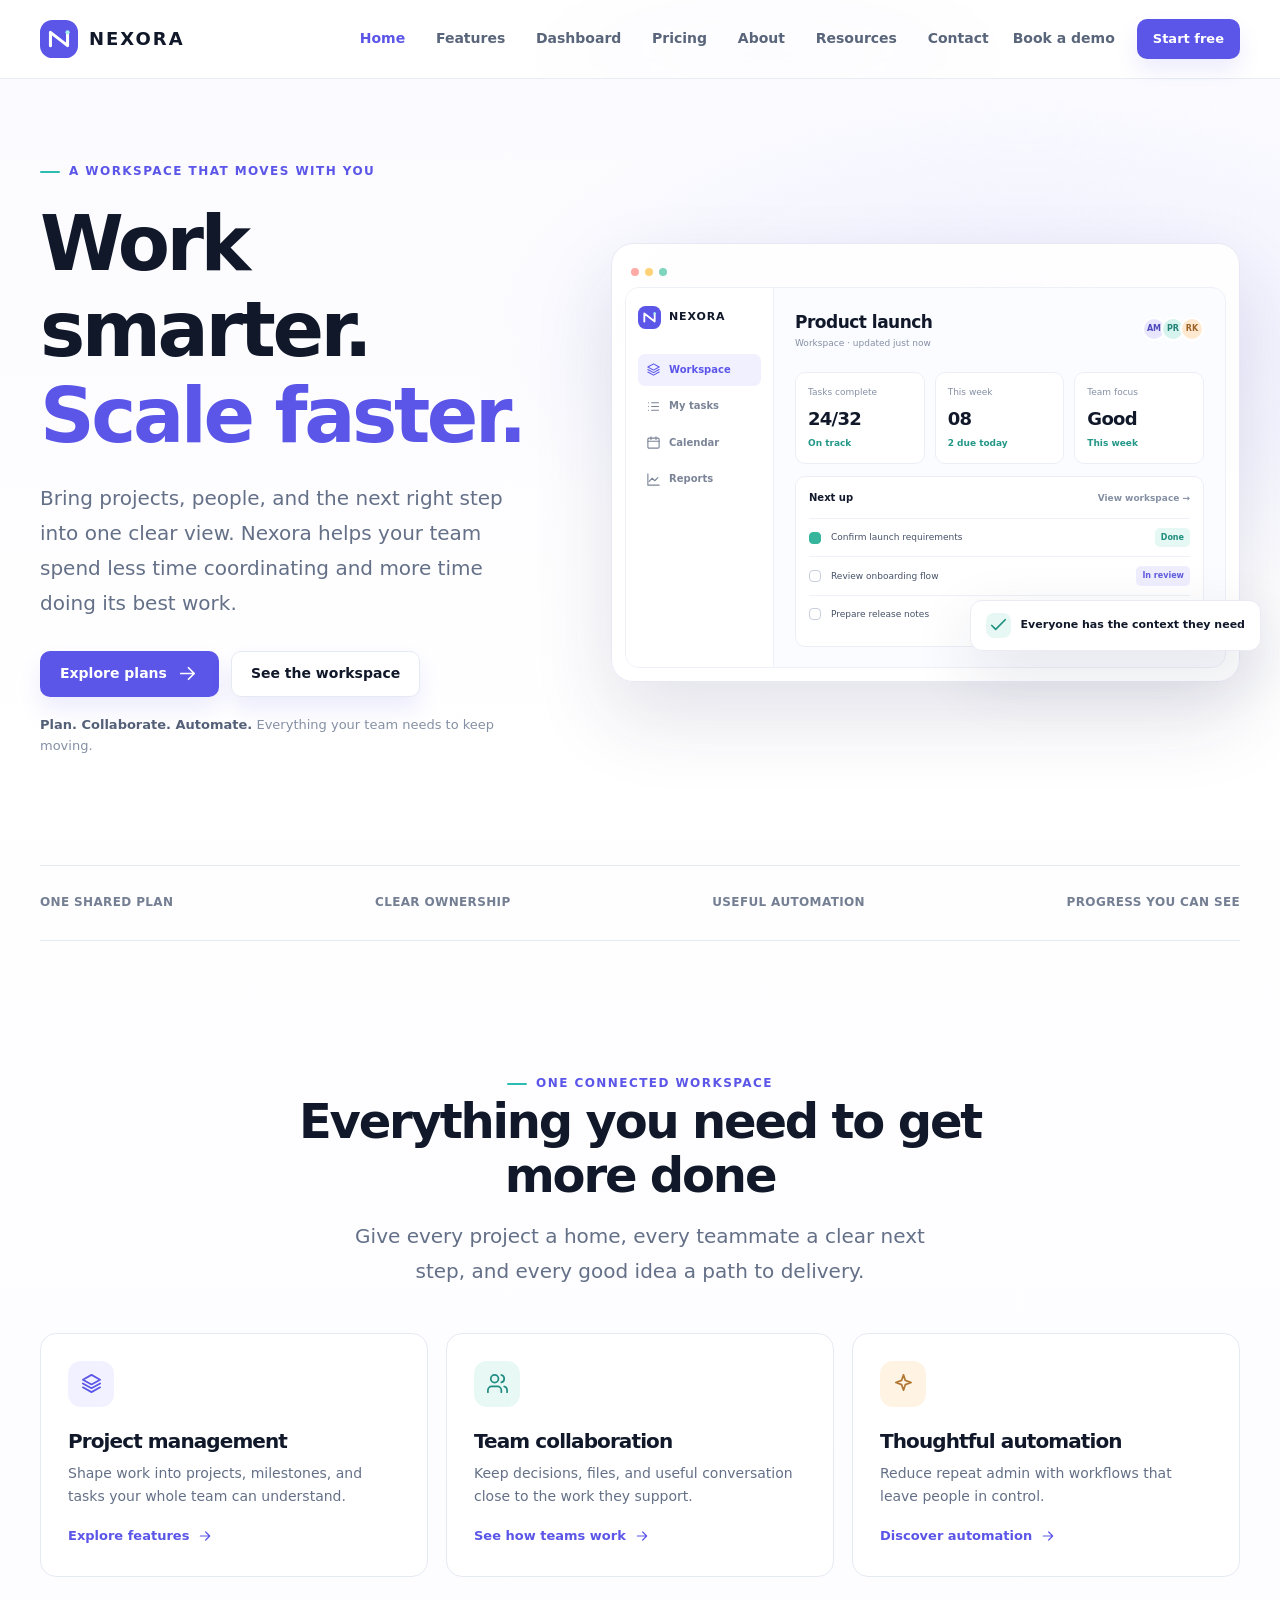
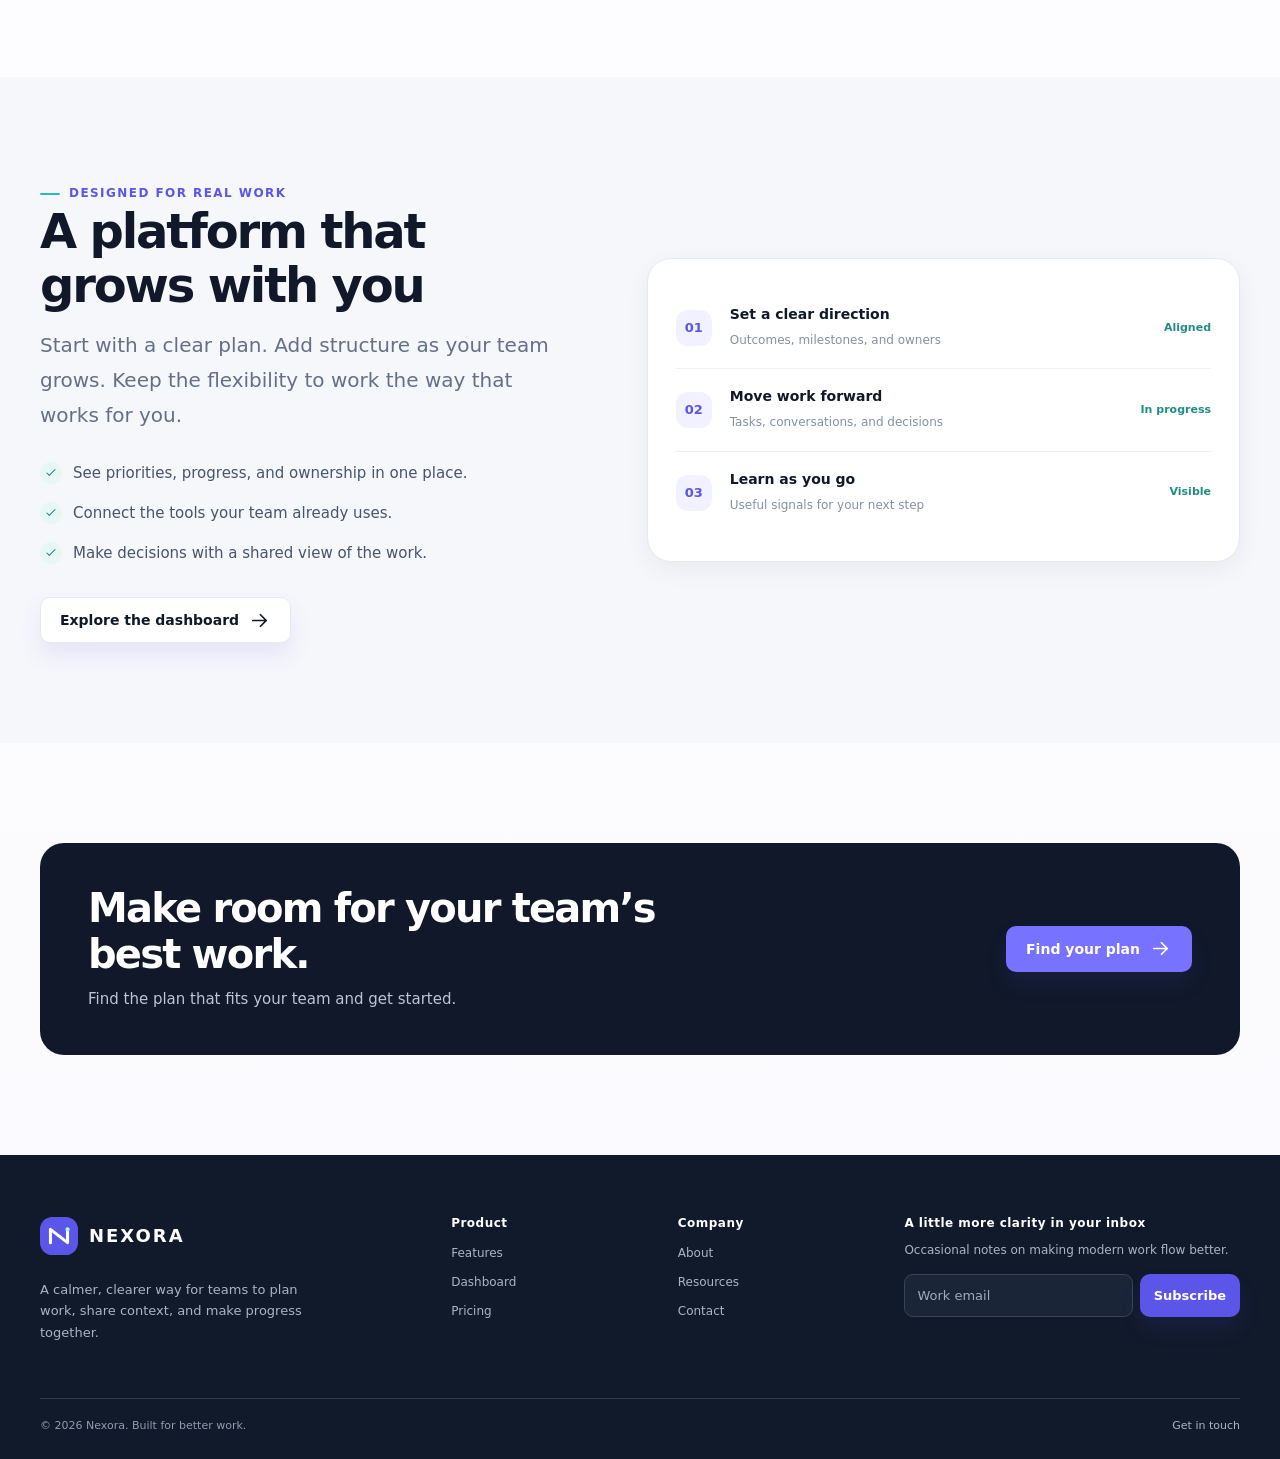
==== index.html @ 0b2b47d9 "Initial NEXORA website" ====
<!doctype html>
<html lang="en">
<head>
<meta charset="utf-8">
<meta name="viewport" content="width=device-width, initial-scale=1">
<meta name="description" content="Nexora brings projects, people, and progress into one clear workspace.">
<title>Work Smarter. Scale Faster | Nexora</title>
<link rel="icon" href="assets/icons/nexora-mark.svg" type="image/svg+xml">
<link rel="stylesheet" href="css/style.css">
<script src="js/main.js" defer></script>
</head>
<body>
<a class="skip-link" href="#main-content">Skip to content</a>
<header class="site-header"><div class="container nav-wrap">
<a class="brand" href="index.html" aria-label="Nexora home"><img src="assets/icons/nexora-mark.svg" alt=""><span>NEXORA</span></a>
<div class="nav-panel" id="nav-panel"><nav class="primary-nav" id="site-nav" aria-label="Main navigation"><a href="index.html" aria-current="page">Home</a><a href="features.html">Features</a><a href="dashboard.html">Dashboard</a><a href="pricing.html">Pricing</a><a href="about.html">About</a><a href="resources.html">Resources</a><a href="contact.html">Contact</a></nav>
<div class="nav-cta"><a class="text-link" href="contact.html#demo">Book a demo</a><a class="button button-small" href="pricing.html#plans">Start free</a></div></div>
<button class="menu-toggle" type="button" data-menu-toggle aria-controls="nav-panel" aria-expanded="false" aria-label="Open navigation"><svg viewBox="0 0 24 24" fill="none" stroke="currentColor" stroke-width="1.8" stroke-linecap="round" aria-hidden="true"><path d="M4 7h16M4 12h16M4 17h16"/></svg></button>
</div></header>
<main id="main-content">
<section class="hero"><div class="container hero-grid">
<div class="hero-copy"><span class="eyebrow">A workspace that moves with you</span><h1>Work smarter.<br><span>Scale faster.</span></h1><p class="lead">Bring projects, people, and the next right step into one clear view. Nexora helps your team spend less time coordinating and more time doing its best work.</p><div class="hero-actions"><a class="button" href="pricing.html#plans">Explore plans <svg class="icon" viewBox="0 0 24 24" aria-hidden="true"><path d="M5 12h14M13 6l6 6-6 6"/></svg></a><a class="button button-secondary" href="dashboard.html">See the workspace</a></div><p class="hero-note"><strong>Plan. Collaborate. Automate.</strong> Everything your team needs to keep moving.</p></div>
<div class="product-window" aria-label="Preview of the Nexora project dashboard"><div class="window-bar"><i class="window-dot"></i><i class="window-dot"></i><i class="window-dot"></i></div>
<div class="app-preview"><aside class="app-sidebar" aria-hidden="true"><div class="app-sidebar-brand"><img src="assets/icons/nexora-mark.svg" alt="">NEXORA</div><div class="app-menu-item active"><svg class="icon" viewBox="0 0 24 24" aria-hidden="true"><path d="m12 3 9 5-9 5-9-5 9-5Z"/><path d="m3 12 9 5 9-5M3 16l9 5 9-5"/></svg> Workspace</div><div class="app-menu-item"><svg class="icon" viewBox="0 0 24 24" aria-hidden="true"><path d="M9 6h11M9 12h11M9 18h11"/><path d="M4 6h.01M4 12h.01M4 18h.01"/></svg> My tasks</div><div class="app-menu-item"><svg class="icon" viewBox="0 0 24 24" aria-hidden="true"><rect x="3" y="5" width="18" height="16" rx="2"/><path d="M16 3v4M8 3v4M3 10h18"/></svg> Calendar</div><div class="app-menu-item"><svg class="icon" viewBox="0 0 24 24" aria-hidden="true"><path d="M3 3v18h18"/><path d="m19 9-5 5-4-4-5 5"/></svg> Reports</div></aside>
<div class="app-content"><div class="app-topline"><div><div class="app-title">Product launch</div><div class="app-caption">Workspace · updated just now</div></div><div class="avatar-stack" aria-label="Three teammates"><span class="avatar">AM</span><span class="avatar">PR</span><span class="avatar">RK</span></div></div>
<div class="metric-row"><div class="metric"><div class="metric-label">Tasks complete</div><div class="metric-value">24/32</div><div class="metric-change">On track</div></div><div class="metric"><div class="metric-label">This week</div><div class="metric-value">08</div><div class="metric-change">2 due today</div></div><div class="metric"><div class="metric-label">Team focus</div><div class="metric-value">Good</div><div class="metric-change">This week</div></div></div>
<div class="board-card"><div class="board-card-head"><span>Next up</span><a href="dashboard.html">View workspace →</a></div><div class="task-row"><span class="task-check done"></span><span>Confirm launch requirements</span><span class="task-tag teal">Done</span></div><div class="task-row"><span class="task-check"></span><span>Review onboarding flow</span><span class="task-tag">In review</span></div><div class="task-row"><span class="task-check"></span><span>Prepare release notes</span><span class="task-tag orange">Today</span></div></div></div></div>
<div class="float-note"><span class="success-dot"><svg class="icon" viewBox="0 0 24 24" aria-hidden="true"><path d="m5 12 4 4L19 6"/></svg></span><span>Everyone has the context they need</span></div></div>
</div></section>
<section class="container home-ribbon"><div class="logo-strip"><span>One shared plan</span><span>Clear ownership</span><span>Useful automation</span><span>Progress you can see</span></div></section>
<section class="section"><div class="container"><div class="section-heading center"><span class="eyebrow">One connected workspace</span><h2>Everything you need to get more done</h2><p class="lead">Give every project a home, every teammate a clear next step, and every good idea a path to delivery.</p></div>
<div class="feature-grid"><article class="feature-card"><div class="feature-icon"><svg class="icon" viewBox="0 0 24 24" aria-hidden="true"><path d="m12 3 9 5-9 5-9-5 9-5Z"/><path d="m3 12 9 5 9-5M3 16l9 5 9-5"/></svg></div><h3>Project management</h3><p>Shape work into projects, milestones, and tasks your whole team can understand.</p><a class="feature-link" href="features.html">Explore features <svg class="icon" viewBox="0 0 24 24" aria-hidden="true"><path d="M5 12h14M13 6l6 6-6 6"/></svg></a></article><article class="feature-card"><div class="feature-icon teal"><svg class="icon" viewBox="0 0 24 24" aria-hidden="true"><path d="M16 21v-2a4 4 0 0 0-4-4H6a4 4 0 0 0-4 4v2"/><circle cx="9" cy="7" r="4"/><path d="M22 21v-2a4 4 0 0 0-3-3.87M16 3.13a4 4 0 0 1 0 7.75"/></svg></div><h3>Team collaboration</h3><p>Keep decisions, files, and useful conversation close to the work they support.</p><a class="feature-link" href="features.html#collaboration">See how teams work <svg class="icon" viewBox="0 0 24 24" aria-hidden="true"><path d="M5 12h14M13 6l6 6-6 6"/></svg></a></article><article class="feature-card"><div class="feature-icon amber"><svg class="icon" viewBox="0 0 24 24" aria-hidden="true"><path d="m12 3 1.9 5.8L20 11l-6.1 2.2L12 19l-2-5.8L4 11l6-2.2L12 3Z"/></svg></div><h3>Thoughtful automation</h3><p>Reduce repeat admin with workflows that leave people in control.</p><a class="feature-link" href="features.html#automation">Discover automation <svg class="icon" viewBox="0 0 24 24" aria-hidden="true"><path d="M5 12h14M13 6l6 6-6 6"/></svg></a></article></div></div></section>
<section class="section section-soft"><div class="container split-section"><div class="split-copy"><span class="eyebrow">Designed for real work</span><h2>A platform that grows with you</h2><p class="lead">Start with a clear plan. Add structure as your team grows. Keep the flexibility to work the way that works for you.</p><ul class="benefit-list"><li><span class="check-icon"><svg class="icon" viewBox="0 0 24 24" aria-hidden="true"><path d="m5 12 4 4L19 6"/></svg></span><span>See priorities, progress, and ownership in one place.</span></li><li><span class="check-icon"><svg class="icon" viewBox="0 0 24 24" aria-hidden="true"><path d="m5 12 4 4L19 6"/></svg></span><span>Connect the tools your team already uses.</span></li><li><span class="check-icon"><svg class="icon" viewBox="0 0 24 24" aria-hidden="true"><path d="m5 12 4 4L19 6"/></svg></span><span>Make decisions with a shared view of the work.</span></li></ul><a class="button button-secondary mt-32" href="dashboard.html">Explore the dashboard <svg class="icon" viewBox="0 0 24 24" aria-hidden="true"><path d="M5 12h14M13 6l6 6-6 6"/></svg></a></div>
<div class="workflow-card"><div class="workflow-step"><span class="step-number">01</span><span><strong>Set a clear direction</strong><small>Outcomes, milestones, and owners</small></span><span class="step-status">Aligned</span></div><div class="workflow-step"><span class="step-number">02</span><span><strong>Move work forward</strong><small>Tasks, conversations, and decisions</small></span><span class="step-status">In progress</span></div><div class="workflow-step"><span class="step-number">03</span><span><strong>Learn as you go</strong><small>Useful signals for your next step</small></span><span class="step-status">Visible</span></div></div></div></section>
<section class="section"><div class="container"><div class="cta-band"><div><h2>Make room for your team’s best work.</h2><p>Find the plan that fits your team and get started.</p></div><a class="button" href="pricing.html#plans">Find your plan <svg class="icon" viewBox="0 0 24 24" aria-hidden="true"><path d="M5 12h14M13 6l6 6-6 6"/></svg></a></div></div></section></main>
<footer class="site-footer"><div class="container">
<div class="footer-top">
<div class="footer-brand"><a class="brand" href="index.html" aria-label="Nexora home"><img src="assets/icons/nexora-mark.svg" alt=""><span>NEXORA</span></a><p>A calmer, clearer way for teams to plan work, share context, and make progress together.</p></div>
<div><h2 class="footer-heading">Product</h2><nav class="footer-links" aria-label="Product links"><a href="features.html">Features</a><a href="dashboard.html">Dashboard</a><a href="pricing.html">Pricing</a></nav></div>
<div><h2 class="footer-heading">Company</h2><nav class="footer-links" aria-label="Company links"><a href="about.html">About</a><a href="resources.html">Resources</a><a href="contact.html">Contact</a></nav></div>
<div class="newsletter-block"><h2 class="footer-heading">A little more clarity in your inbox</h2><p class="newsletter-copy">Occasional notes on making modern work flow better.</p><form class="newsletter-form" data-local-form="newsletter"><input class="newsletter-input" type="email" name="email" autocomplete="email" placeholder="Work email" aria-label="Work email" required><button class="button button-small" type="submit">Subscribe</button></form><p class="footer-form-status" data-form-status aria-live="polite"></p></div>
</div>
<div class="footer-bottom"><p>© <span data-current-year>2026</span> Nexora. Built for better work.</p><a href="contact.html">Get in touch</a></div>
</div></footer>
</body></html>
---- css/style.css ----
:root {
  color-scheme: light;
  --ink: #10182a;
  --muted: #647087;
  --muted-2: #8590a4;
  --line: #e5e9f2;
  --surface: #ffffff;
  --surface-soft: #f6f7fb;
  --surface-lavender: #f2f1ff;
  --brand: #5b56e8;
  --brand-dark: #4842d1;
  --teal: #2dbcb0;
  --navy: #10182a;
  --radius-sm: 10px;
  --radius-md: 16px;
  --radius-lg: 24px;
  --shadow-sm: 0 8px 24px rgb(20 28 50 / 6%);
  --shadow-md: 0 24px 64px rgb(32 38 85 / 12%);
  --container: 1200px;
  --ease: cubic-bezier(.2,.7,.2,1);
  font-family: Inter, ui-sans-serif, system-ui, -apple-system, BlinkMacSystemFont, "Segoe UI", sans-serif;
  font-synthesis: none;
  text-rendering: optimizeLegibility;
  -webkit-font-smoothing: antialiased;
}
* { box-sizing: border-box; }
html { scroll-behavior: smooth; scroll-padding-top: 96px; }
body {
  margin: 0;
  color: var(--ink);
  background: linear-gradient(180deg, #ffffff 0%, #fbfbff 100%);
  font-size: 16px;
  line-height: 1.65;
  animation: bodyFadeIn .7s var(--ease) both;
}
body::before {
  position: fixed;
  inset: -18% 15% auto auto;
  width: min(40rem, 60vw);
  height: min(40rem, 60vw);
  border-radius: 50%;
  background: radial-gradient(circle, rgb(91 86 232 / 16%), rgb(91 86 232 / 0%) 68%);
  content: "";
  pointer-events: none;
  filter: blur(22px);
  z-index: 0;
  animation: pulseGlow 12s ease-in-out infinite alternate;
}
img, svg { display: block; }
a { color: inherit; text-decoration: none; }
button, input, select, textarea { font: inherit; }
button, a { -webkit-tap-highlight-color: transparent; }
button { color: inherit; }
:focus-visible { outline: 3px solid #8b87ff; outline-offset: 3px; }
[hidden] { display: none !important; }
.reveal {
  opacity: 0;
  transform: translateY(26px);
  transition: opacity .75s var(--ease), transform .75s var(--ease), box-shadow .2s var(--ease), border-color .2s var(--ease);
  transition-delay: var(--delay, 0ms);
}
.reveal.is-visible {
  opacity: 1;
  transform: translateY(0);
}
@keyframes bodyFadeIn {
  from { opacity: 0; }
  to { opacity: 1; }
}
@keyframes pulseGlow {
  0% { opacity: .4; transform: scale(1); }
  100% { opacity: .8; transform: scale(1.14); }
}
@keyframes floatPanel {
  0%, 100% { transform: var(--panel-transform, translateY(0)); }
  50% { transform: var(--panel-transform, translateY(0)) translateY(-8px); }
}
@keyframes fadeUp {
  from {
    opacity: 0;
    transform: translateY(18px);
  }
  to {
    opacity: 1;
    transform: translateY(0);
  }
}
.container { width: min(var(--container), calc(100% - 64px)); margin-inline: auto; }
.skip-link { position: fixed; top: 8px; left: 8px; z-index: 100; transform: translateY(-150%); padding: 10px 14px; border-radius: 8px; color: white; background: var(--navy); }
.skip-link:focus { transform: translateY(0); }
.site-header {
  position: sticky;
  top: 0;
  z-index: 50;
  border-bottom: 1px solid rgb(226 231 241 / 78%);
  background: rgb(255 255 255 / 92%);
  backdrop-filter: blur(16px);
  animation: fadeUp .7s var(--ease) both;
}
.nav-wrap { min-height: 78px; display: flex; align-items: center; justify-content: space-between; gap: 32px; }
.brand { display: inline-flex; align-items: center; gap: 11px; flex: 0 0 auto; font-size: 18px; font-weight: 800; letter-spacing: .11em; }
.brand img { width: 38px; height: 38px; }
.nav-panel { display: flex; flex: 1; align-items: center; gap: 24px; }
.primary-nav { display: flex; align-items: center; gap: clamp(18px, 2.4vw, 34px); margin-left: auto; }
.primary-nav a, .nav-cta .text-link { color: #59657a; font-size: 14px; font-weight: 600; transition: color .18s var(--ease); }
.primary-nav a:hover, .primary-nav a[aria-current="page"], .nav-cta .text-link:hover { color: var(--brand); }
.nav-cta { display: flex; align-items: center; gap: 22px; }
.button {
  min-height: 46px;
  display: inline-flex;
  align-items: center;
  justify-content: center;
  gap: 9px;
  padding: 0 19px;
  border: 1px solid transparent;
  border-radius: var(--radius-sm);
  background: var(--brand);
  color: white;
  font-size: 14px;
  font-weight: 700;
  line-height: 1.2;
  cursor: pointer;
  transition: transform .2s var(--ease), background .2s var(--ease), box-shadow .2s var(--ease), filter .2s var(--ease);
  box-shadow: 0 12px 22px rgb(91 86 232 / 11%);
}
.button:hover {
  transform: translateY(-2px) scale(1.01);
  background: var(--brand-dark);
  box-shadow: 0 18px 26px rgb(91 86 232 / 18%);
  filter: saturate(1.06);
}
.button-secondary { border-color: var(--line); background: white; color: var(--ink); }
.button-secondary:hover { border-color: #c9c9f8; background: #fbfbff; color: var(--brand-dark); box-shadow: var(--shadow-sm); }
.button-dark { background: var(--navy); }
.button-dark:hover { background: #202b45; }
.button-small { min-height: 40px; padding-inline: 15px; font-size: 13px; }
.menu-toggle { display: none; width: 44px; height: 44px; align-items: center; justify-content: center; border: 1px solid var(--line); border-radius: 12px; background: white; cursor: pointer; }
.menu-toggle svg { width: 20px; height: 20px; }
.icon { width: 23px; height: 23px; flex: 0 0 auto; fill: none; stroke: currentColor; stroke-width: 1.8; stroke-linecap: round; stroke-linejoin: round; }
main { min-height: 50vh; }
.eyebrow { display: inline-flex; align-items: center; gap: 9px; color: var(--brand); font-size: 12px; font-weight: 800; letter-spacing: .12em; text-transform: uppercase; }
.eyebrow::before { width: 20px; height: 2px; border-radius: 4px; background: var(--teal); content: ""; }
h1, h2, h3, p { margin-top: 0; }
h1, h2, h3 { letter-spacing: -.045em; line-height: 1.13; }
h1 { max-width: 800px; margin-bottom: 22px; font-size: clamp(46px, 6.2vw, 76px); font-weight: 760; }
h1 span, .gradient-text { color: var(--brand); }
h2 { margin-bottom: 16px; font-size: clamp(32px, 4vw, 48px); font-weight: 740; }
h3 { margin-bottom: 10px; font-size: 20px; font-weight: 700; }
.lead { max-width: 620px; margin-bottom: 0; color: var(--muted); font-size: clamp(17px, 1.7vw, 20px); line-height: 1.75; }
.section { padding-block: 100px; }
.section-soft { background: var(--surface-soft); }
.section-heading { max-width: 720px; margin-bottom: 44px; }
.section-heading.center { margin-inline: auto; text-align: center; }
.section-heading.center .lead { margin-inline: auto; }
.hero { position: relative; overflow: hidden; padding: 76px 0 70px; background: radial-gradient(ellipse at 80% 35%, rgb(220 219 255 / 50%), transparent 38%), linear-gradient(180deg, #fbfbff 0%, #fff 92%); }
.hero-grid { display: grid; grid-template-columns: minmax(0, .88fr) minmax(500px, 1.12fr); align-items: center; gap: clamp(38px, 6vw, 84px); }
.hero-copy { position: relative; z-index: 1; animation: fadeUp .8s var(--ease) both; }
.hero-copy h1 { margin-top: 19px; }
.hero-copy .lead { max-width: 540px; }
.hero-actions { display: flex; flex-wrap: wrap; gap: 12px; margin-top: 30px; }
.hero-note { margin-top: 17px; color: var(--muted-2); font-size: 13px; }
.hero-note strong { color: #536078; font-weight: 650; }
.product-window {
  --panel-transform: perspective(1200px) rotateY(-3deg) rotateX(1deg);
  position: relative;
  padding: 13px;
  border: 1px solid #e7e8f4;
  border-radius: 22px;
  background: rgb(255 255 255 / 88%);
  box-shadow: 0 35px 80px rgb(36 38 94 / 13%);
  transform: var(--panel-transform);
  animation: fadeUp .9s var(--ease) .1s both, floatPanel 6s ease-in-out infinite;
}
.window-bar { height: 30px; display: flex; align-items: center; gap: 6px; padding-left: 6px; }
.window-dot { width: 8px; height: 8px; border-radius: 50%; background: #d8dce8; }
.window-dot:first-child { background: #ffaaa4; }
.window-dot:nth-child(2) { background: #ffd276; }
.window-dot:nth-child(3) { background: #80d5be; }
.app-preview { min-height: 376px; display: grid; grid-template-columns: 148px 1fr; overflow: hidden; border: 1px solid #edf0f6; border-radius: 14px; background: #fbfcff; }
.app-sidebar { padding: 18px 12px; border-right: 1px solid #edf0f6; background: white; }
.app-sidebar-brand { display: flex; align-items: center; gap: 8px; margin-bottom: 25px; font-size: 11px; font-weight: 800; letter-spacing: .08em; }
.app-sidebar-brand img { width: 23px; height: 23px; }
.app-menu-item { display: flex; align-items: center; gap: 8px; margin: 4px 0; padding: 8px; border-radius: 7px; color: #7b8496; font-size: 10px; font-weight: 650; }
.app-menu-item.active { color: var(--brand); background: #f1f0ff; }
.app-menu-item .icon { width: 15px; height: 15px; }
.app-content { min-width: 0; padding: 20px 21px; }
.app-topline { display: flex; align-items: center; justify-content: space-between; gap: 12px; margin-bottom: 22px; }
.app-title { font-size: 17px; font-weight: 750; letter-spacing: -.03em; }
.app-caption { color: var(--muted-2); font-size: 9px; }
.avatar-stack { display: flex; align-items: center; }
.avatar { width: 24px; height: 24px; display: grid; place-items: center; margin-left: -5px; border: 2px solid white; border-radius: 50%; background: #e8e6ff; color: #4e49bb; font-size: 8px; font-weight: 800; }
.avatar:nth-child(2) { background: #d6f3ee; color: #248277; }
.avatar:nth-child(3) { background: #ffe9d1; color: #9c6327; }
.metric-row { display: grid; grid-template-columns: repeat(3, 1fr); gap: 10px; margin-bottom: 12px; }
.metric { padding: 12px; border: 1px solid #eceef5; border-radius: 10px; background: white; }
.metric-label { color: var(--muted-2); font-size: 9px; }
.metric-value { margin-top: 4px; font-size: 18px; font-weight: 760; letter-spacing: -.04em; }
.metric-change { margin-top: 2px; color: #239788; font-size: 9px; font-weight: 700; }
.board-card { padding: 13px; border: 1px solid #eceef5; border-radius: 10px; background: white; }
.board-card-head { display: flex; justify-content: space-between; align-items: center; gap: 12px; margin-bottom: 12px; font-size: 10px; font-weight: 750; }
.board-card-head span:last-child { color: var(--muted-2); font-size: 9px; font-weight: 600; }
.task-row { display: grid; grid-template-columns: 14px minmax(0,1fr) auto; align-items: center; gap: 8px; padding: 9px 0; border-top: 1px solid #f0f1f6; color: #465168; font-size: 9px; }
.task-check { width: 12px; height: 12px; border: 1px solid #c9cedd; border-radius: 4px; }
.task-check.done { border-color: #37b49c; background: #37b49c; }
.task-tag { padding: 3px 6px; border-radius: 5px; background: #efeeff; color: #625ddd; font-size: 8px; font-weight: 700; }
.task-tag.teal { background: #e5f8f4; color: #208d7e; }
.task-tag.orange { background: #fff2e4; color: #b57028; }
.float-note {
  position: absolute;
  right: -22px;
  bottom: 30px;
  display: flex;
  align-items: center;
  gap: 10px;
  padding: 12px 15px;
  border: 1px solid #eaebf4;
  border-radius: 12px;
  background: white;
  box-shadow: var(--shadow-md);
  font-size: 11px;
  font-weight: 700;
  animation: fadeUp .8s var(--ease) .25s both, floatPanel 7s ease-in-out infinite 1s;
}
.float-note .success-dot { width: 25px; height: 25px; display: grid; place-items: center; border-radius: 8px; background: #e7f8f4; color: #219281; }
.feature-grid { display: grid; grid-template-columns: repeat(3, 1fr); gap: 18px; }
.feature-card {
  min-height: 234px;
  padding: 27px;
  border: 1px solid var(--line);
  border-radius: var(--radius-md);
  background: white;
  transition: transform .2s var(--ease), border-color .2s var(--ease), box-shadow .2s var(--ease), filter .2s var(--ease);
}
.feature-card:hover {
  transform: translateY(-4px) scale(1.01);
  border-color: #d7d5fb;
  box-shadow: var(--shadow-sm);
  filter: saturate(1.04);
}
.feature-icon { width: 46px; height: 46px; display: grid; place-items: center; margin-bottom: 23px; border-radius: 13px; background: var(--surface-lavender); color: var(--brand); }
.feature-icon.teal { background: #e7f8f5; color: #218c80; }
.feature-icon.amber { background: #fff4e4; color: #b27732; }
.feature-icon.blue { background: #eaf2ff; color: #4070ca; }
.feature-card p { margin-bottom: 0; color: var(--muted); font-size: 14px; }
.feature-link { display: inline-flex; align-items: center; gap: 8px; margin-top: 17px; color: var(--brand); font-size: 13px; font-weight: 700; }
.feature-link .icon { width: 16px; height: 16px; transition: transform .18s var(--ease); }
.feature-link:hover .icon { transform: translateX(3px); }
.split-section { display: grid; grid-template-columns: .95fr 1.05fr; align-items: center; gap: 70px; }
.split-copy .lead { margin-top: 14px; }
.benefit-list { display: grid; gap: 15px; margin: 28px 0 0; padding: 0; list-style: none; }
.benefit-list li { display: flex; align-items: flex-start; gap: 11px; color: #48546b; font-size: 15px; }
.check-icon { width: 22px; height: 22px; display: grid; place-items: center; flex: 0 0 auto; margin-top: 1px; border-radius: 50%; background: #e7f8f4; color: #168778; }
.check-icon .icon { width: 14px; height: 14px; }
.workflow-card {
  padding: 28px;
  border: 1px solid var(--line);
  border-radius: var(--radius-lg);
  background: white;
  box-shadow: var(--shadow-sm);
  transition: transform .25s var(--ease), box-shadow .25s var(--ease);
}
.workflow-card:hover { transform: translateY(-3px); box-shadow: 0 22px 46px rgb(20 28 50 / 10%); }
.workflow-step { display: grid; grid-template-columns: 40px 1fr auto; align-items: center; gap: 14px; padding: 16px 0; border-bottom: 1px solid #edf0f5; }
.workflow-step:last-child { border: 0; }
.step-number { width: 36px; height: 36px; display: grid; place-items: center; border-radius: 12px; background: var(--surface-lavender); color: var(--brand); font-size: 13px; font-weight: 800; }
.workflow-step strong { display: block; font-size: 14px; }
.workflow-step small { color: var(--muted-2); font-size: 12px; }
.step-status { color: #208f80; font-size: 11px; font-weight: 700; }
.logo-strip { display: flex; flex-wrap: wrap; justify-content: space-between; gap: 18px; padding-block: 27px; border-block: 1px solid var(--line); color: #747f93; font-size: 12px; font-weight: 720; letter-spacing: .03em; text-transform: uppercase; }
.cta-band { display: flex; align-items: center; justify-content: space-between; gap: 30px; padding: 43px 48px; border-radius: var(--radius-lg); background: var(--navy); color: white; }
.cta-band h2 { max-width: 660px; margin: 0; color: white; font-size: clamp(28px, 3.5vw, 40px); }
.cta-band p { margin: 10px 0 0; color: #bdc5d6; font-size: 15px; }
.cta-band .button { flex: 0 0 auto; background: #7772ff; }
.page-hero { padding: 78px 0 66px; background: radial-gradient(ellipse at 80% 0%, rgb(229 228 255 / 60%), transparent 40%), #fbfbff; }
.page-hero h1 { margin-top: 17px; font-size: clamp(44px, 5.3vw, 66px); }
.page-hero .lead { max-width: 700px; }
.breadcrumb { display: flex; align-items: center; gap: 8px; margin-bottom: 28px; color: var(--muted-2); font-size: 13px; }
.breadcrumb a:hover { color: var(--brand); }
.toolbar { display: flex; align-items: center; justify-content: space-between; gap: 16px; margin-bottom: 22px; }
.tabs { display: flex; flex-wrap: wrap; gap: 7px; padding: 5px; border: 1px solid var(--line); border-radius: 11px; background: white; }
.tab-button { min-height: 37px; padding: 0 13px; border: 0; border-radius: 7px; background: transparent; color: var(--muted); font-size: 13px; font-weight: 650; cursor: pointer; }
.tab-button[aria-selected="true"] { background: var(--surface-lavender); color: var(--brand-dark); }
.dashboard-shell { overflow: hidden; border: 1px solid #e4e8f1; border-radius: var(--radius-lg); background: white; box-shadow: var(--shadow-sm); }
.dash-topbar { display: flex; align-items: center; justify-content: space-between; gap: 15px; padding: 22px 25px; border-bottom: 1px solid #eceff5; }
.dash-topbar h2 { margin: 0; font-size: 20px; }
.dash-content { padding: 24px; }
.dashboard-metrics { display: grid; grid-template-columns: repeat(4, 1fr); gap: 14px; }
.dash-metric { padding: 18px; border: 1px solid #eceff5; border-radius: 14px; background: #fff; }
.dash-metric-label { color: var(--muted); font-size: 12px; }
.dash-metric-value { margin: 5px 0 0; font-size: 28px; font-weight: 760; letter-spacing: -.05em; }
.dash-metric-foot { margin-top: 3px; color: #239788; font-size: 11px; font-weight: 650; }
.dash-grid { display: grid; grid-template-columns: 1.3fr .7fr; gap: 16px; margin-top: 16px; }
.dash-card { padding: 20px; border: 1px solid #eceff5; border-radius: 14px; background: white; }
.dash-card h3 { margin: 0; font-size: 15px; letter-spacing: -.02em; }
.dash-card-title { display: flex; align-items: center; justify-content: space-between; gap: 12px; margin-bottom: 20px; }
.dash-card-title small { color: var(--muted-2); font-size: 11px; }
.chart { height: 190px; display: flex; align-items: end; justify-content: space-around; gap: 15px; padding: 12px 6px 0; border-bottom: 1px solid #e9edf4; background: repeating-linear-gradient(to bottom, transparent 0, transparent 46px, #f0f2f7 47px, transparent 48px); }
.chart-column { width: 10%; height: 100%; display: flex; align-items: end; justify-content: center; gap: 4px; }
.chart-bar { width: 38%; min-height: 5px; border-radius: 5px 5px 0 0; background: #d9d7ff; }
.chart-bar.primary { background: var(--brand); }
.chart-labels { display: flex; justify-content: space-around; padding-top: 8px; color: var(--muted-2); font-size: 10px; }
.progress-row { margin: 17px 0; }
.progress-label { display: flex; justify-content: space-between; gap: 12px; margin-bottom: 7px; color: #4f5a70; font-size: 12px; }
.progress-track { height: 7px; overflow: hidden; border-radius: 9px; background: #eef0f6; }
.progress-fill { height: 100%; border-radius: inherit; background: var(--brand); }
.progress-fill.teal { background: #35b8a5; }
.progress-fill.gold { background: #e6ad57; }
.people-list { display: grid; gap: 12px; }
.person-row { display: flex; align-items: center; justify-content: space-between; gap: 12px; }
.person-info { display: flex; align-items: center; gap: 10px; }
.person-info .avatar { width: 33px; height: 33px; margin: 0; font-size: 10px; }
.person-info strong { display: block; font-size: 12px; }
.person-info small { display: block; color: var(--muted-2); font-size: 10px; }
.load-label { color: #657189; font-size: 10px; }
.work-table { width: 100%; border-collapse: collapse; text-align: left; }
.work-table th { padding: 11px; border-bottom: 1px solid var(--line); color: var(--muted-2); font-size: 11px; font-weight: 650; }
.work-table td { padding: 15px 11px; border-bottom: 1px solid #edf0f5; color: #4d5870; font-size: 13px; }
.work-table tr:last-child td { border: 0; }
.status-pill { display: inline-flex; align-items: center; gap: 6px; padding: 5px 9px; border-radius: 20px; background: #f0efff; color: #5752cf; font-size: 10px; font-weight: 700; white-space: nowrap; }
.status-pill.done { background: #e6f7f1; color: #228672; }
.status-pill.review { background: #fff4e5; color: #a96a27; }
.timeline { display: grid; gap: 14px; }
.timeline-row { display: grid; grid-template-columns: 140px 1fr; gap: 20px; align-items: center; }
.timeline-label { color: #566178; font-size: 13px; font-weight: 650; }
.timeline-track { position: relative; height: 30px; border-radius: 7px; background: repeating-linear-gradient(to right, #f6f7fa 0, #f6f7fa calc(20% - 1px), #e9ecf3 calc(20% - 1px), #e9ecf3 20%); }
.timeline-bar { position: absolute; top: 5px; bottom: 5px; left: var(--left); width: var(--width); border-radius: 5px; background: #7772ef; }
.timeline-bar.teal { background: #39b6a2; }
.timeline-bar.gold { background: #e8b45e; }
.plan-grid { display: grid; grid-template-columns: repeat(4, 1fr); gap: 15px; align-items: stretch; }
.plan-card {
  position: relative;
  display: flex;
  flex-direction: column;
  padding: 25px 22px;
  border: 1px solid var(--line);
  border-radius: 17px;
  background: white;
  transition: transform .25s var(--ease), box-shadow .25s var(--ease), border-color .25s var(--ease);
}
.plan-card:hover {
  transform: translateY(-4px);
  border-color: #cfcdfd;
  box-shadow: 0 18px 26px rgb(20 28 50 / 8%);
}
.plan-card.featured { border: 2px solid var(--brand); box-shadow: 0 17px 40px rgb(91 86 232 / 10%); }
.plan-badge { position: absolute; top: -13px; right: 18px; padding: 4px 10px; border-radius: 20px; background: var(--brand); color: white; font-size: 10px; font-weight: 750; }
.plan-name { margin-bottom: 6px; font-size: 19px; font-weight: 750; }
.plan-desc { min-height: 46px; margin-bottom: 19px; color: var(--muted); font-size: 12px; line-height: 1.55; }
.plan-price { margin-bottom: 3px; font-size: 31px; font-weight: 780; letter-spacing: -.055em; }
.plan-price small { color: var(--muted); font-size: 11px; font-weight: 600; letter-spacing: 0; }
.plan-billing { min-height: 20px; margin-bottom: 17px; color: var(--muted-2); font-size: 10px; }
.plan-card .button { width: 100%; margin-bottom: 19px; }
.plan-list { display: grid; gap: 11px; margin: 0; padding: 18px 0 0; border-top: 1px solid #edf0f5; list-style: none; }
.plan-list li { display: flex; align-items: flex-start; gap: 8px; color: #5c687d; font-size: 11px; line-height: 1.4; }
.plan-list .icon { width: 14px; height: 14px; color: #279988; }
.billing-note { margin: 11px 0 0; color: var(--muted-2); font-size: 12px; text-align: center; }
.faq-list { max-width: 820px; margin-inline: auto; border-top: 1px solid var(--line); }
.faq-list details { border-bottom: 1px solid var(--line); }
.faq-list summary { position: relative; padding: 21px 40px 21px 0; color: #202a3e; font-size: 16px; font-weight: 680; cursor: pointer; list-style: none; }
.faq-list summary::-webkit-details-marker { display: none; }
.faq-list summary::after { position: absolute; top: 19px; right: 4px; color: var(--brand); content: "+"; font-size: 22px; font-weight: 400; }
.faq-list details[open] summary::after { content: "−"; }
.faq-list details p { max-width: 710px; padding: 0 20px 19px 0; margin: -2px 0 0; color: var(--muted); font-size: 14px; }
.value-grid { display: grid; grid-template-columns: repeat(4, 1fr); gap: 15px; }
.value-card { padding: 24px; border: 1px solid var(--line); border-radius: 16px; background: white; }
.value-index { display: inline-block; margin-bottom: 20px; color: #8985ec; font-size: 12px; font-weight: 800; letter-spacing: .1em; }
.value-card p { margin: 0; color: var(--muted); font-size: 13px; }
.milestones { display: grid; grid-template-columns: repeat(4, 1fr); gap: 0; }
.milestone { padding: 0 22px; border-left: 1px solid #dfe3ef; }
.milestone:first-child { padding-left: 0; border: 0; }
.milestone strong { display: block; margin-bottom: 8px; color: var(--brand); font-size: 15px; }
.milestone p { margin: 0; color: var(--muted); font-size: 13px; }
.resource-tools { display: flex; flex-wrap: wrap; gap: 8px; margin-bottom: 27px; }
.filter-button { min-height: 38px; padding: 0 14px; border: 1px solid var(--line); border-radius: 20px; background: white; color: #59657a; font-size: 12px; font-weight: 650; cursor: pointer; }
.filter-button:hover, .filter-button[aria-pressed="true"] { border-color: #cfcef7; background: var(--surface-lavender); color: var(--brand-dark); }
.resource-grid { display: grid; grid-template-columns: repeat(3, 1fr); gap: 18px; }
.resource-card {
  overflow: hidden;
  border: 1px solid var(--line);
  border-radius: 16px;
  background: white;
  transition: transform .18s var(--ease), box-shadow .18s var(--ease), border-color .18s var(--ease);
}
.resource-card:hover {
  transform: translateY(-4px);
  border-color: #d5d1ff;
  box-shadow: var(--shadow-sm);
}
.resource-art { min-height: 150px; display: flex; align-items: end; padding: 20px; background: linear-gradient(140deg, #eeedff, #dcf7f1); }
.resource-card:nth-child(3n+2) .resource-art { background: linear-gradient(140deg, #fff1df, #f1efff); }
.resource-card:nth-child(3n) .resource-art { background: linear-gradient(140deg, #e4efff, #e5f7f1); }
.resource-art span { width: 45px; height: 45px; display: grid; place-items: center; border: 1px solid rgb(255 255 255 / 80%); border-radius: 14px; background: rgb(255 255 255 / 72%); color: var(--brand); }
.resource-art .icon { width: 23px; height: 23px; }
.resource-body { padding: 20px; }
.resource-category { color: var(--brand); font-size: 10px; font-weight: 800; letter-spacing: .1em; text-transform: uppercase; }
.resource-body h3 { margin-top: 8px; font-size: 17px; line-height: 1.35; }
.resource-body p { margin: 0; color: var(--muted); font-size: 13px; }
.resource-read { display: inline-flex; align-items: center; gap: 7px; margin-top: 17px; color: var(--brand); font-size: 12px; font-weight: 720; }
.article-list { display: grid; gap: 20px; }
.article { max-width: 820px; padding: 30px; border: 1px solid var(--line); border-radius: 18px; background: white; scroll-margin-top: 110px; }
.article h3 { margin-top: 8px; font-size: 23px; }
.article p { margin-bottom: 0; color: var(--muted); font-size: 14px; }
.contact-grid { display: grid; grid-template-columns: .78fr 1.22fr; align-items: start; gap: 36px; }
.contact-aside { padding: 28px; border-radius: 18px; background: var(--navy); color: white; }
.contact-aside h2 { margin: 0 0 12px; color: white; font-size: 27px; }
.contact-aside > p { color: #c1c9d8; font-size: 14px; }
.contact-option { display: flex; gap: 13px; padding: 17px 0; border-top: 1px solid rgb(255 255 255 / 13%); }
.contact-option .feature-icon { width: 39px; height: 39px; flex: 0 0 auto; margin: 0; background: rgb(255 255 255 / 10%); color: #a8a5ff; }
.contact-option strong { display: block; margin: 0 0 3px; font-size: 14px; }
.contact-option span { display: block; color: #c1c9d8; font-size: 12px; }
.form-card { padding: 30px; border: 1px solid var(--line); border-radius: 18px; background: white; box-shadow: var(--shadow-sm); }
.form-card h2 { margin-bottom: 7px; font-size: 26px; }
.form-intro { margin-bottom: 23px; color: var(--muted); font-size: 13px; }
.form-grid { display: grid; grid-template-columns: 1fr 1fr; gap: 17px; }
.field { display: grid; gap: 7px; }
.field.full { grid-column: 1 / -1; }
.field label { color: #49556b; font-size: 12px; font-weight: 680; }
.field input, .field select, .field textarea, .newsletter-input { width: 100%; min-height: 45px; padding: 10px 12px; border: 1px solid #dfe4ee; border-radius: 9px; background: white; color: var(--ink); font-size: 13px; }
.field textarea { min-height: 118px; resize: vertical; }
.field input::placeholder, .field textarea::placeholder, .newsletter-input::placeholder { color: #a1aabc; }
.field input:focus, .field select:focus, .field textarea:focus, .newsletter-input:focus { border-color: #9995f2; outline: 3px solid rgb(91 86 232 / 12%); }
.form-actions { display: flex; align-items: center; gap: 14px; margin-top: 19px; }
.form-status { min-height: 20px; margin: 14px 0 0; color: #256f62; font-size: 12px; }
.form-note { margin: 13px 0 0; color: var(--muted-2); font-size: 11px; }
.site-footer { padding: 62px 0 24px; background: #111a2b; color: white; }
.footer-top { display: grid; grid-template-columns: 1.1fr .55fr .55fr 1fr; gap: 42px; padding-bottom: 45px; }
.footer-brand p { max-width: 280px; margin: 16px 0 0; color: #aab4c7; font-size: 13px; }
.footer-brand .brand { color: white; }
.footer-heading { margin-bottom: 14px; color: white; font-size: 12px; font-weight: 750; letter-spacing: .04em; }
.footer-links { display: grid; gap: 9px; }
.footer-links a { color: #aab4c7; font-size: 12px; }
.footer-links a:hover { color: white; }
.newsletter-copy { margin: -3px 0 13px; color: #aab4c7; font-size: 12px; }
.newsletter-form { display: flex; gap: 7px; }
.newsletter-input { min-width: 0; min-height: 42px; border-color: #394357; background: #1a2538; color: white; }
.newsletter-input:focus { border-color: #9995f2; outline-color: rgb(153 149 242 / 18%); }
.newsletter-form .button { min-height: 42px; padding-inline: 13px; }
.footer-form-status { min-height: 18px; margin-top: 7px; color: #a5f3d9; font-size: 11px; }
.footer-bottom { display: flex; align-items: center; justify-content: space-between; gap: 20px; padding-top: 18px; border-top: 1px solid #30394a; color: #8f9bb0; font-size: 11px; }
.footer-bottom p { margin: 0; }
.footer-bottom a { color: #aab4c7; }
.text-center { text-align: center; }
.mt-24 { margin-top: 24px; }
.mt-32 { margin-top: 32px; }
.mt-48 { margin-top: 48px; }
.mb-0 { margin-bottom: 0; }
.legal-note { color: var(--muted-2); font-size: 11px; }
@media (max-width: 1100px) {
  .container { width: min(var(--container), calc(100% - 48px)); }
  .nav-wrap { gap: 19px; }
  .primary-nav { gap: 16px; }
  .primary-nav a, .nav-cta .text-link { font-size: 13px; }
  .hero-grid { grid-template-columns: minmax(0, .82fr) minmax(430px, 1.18fr); gap: 35px; }
  .plan-grid { grid-template-columns: repeat(2, 1fr); gap: 18px; }
  .footer-top { grid-template-columns: 1fr 1fr 1fr; }
  .newsletter-block { grid-column: 1 / -1; max-width: 470px; }
}
@media (max-width: 820px) {
  html { scroll-padding-top: 76px; }
  .container { width: min(var(--container), calc(100% - 40px)); }
  .nav-wrap { min-height: 70px; }
  .menu-toggle { display: flex; margin-left: auto; }
  .nav-panel { position: absolute; top: 100%; right: 0; left: 0; display: none; flex-direction: column; align-items: stretch; gap: 0; padding: 6px 20px 16px; border-bottom: 1px solid var(--line); background: white; box-shadow: 0 16px 24px rgb(20 28 50 / 8%); }
  .site-header.is-menu-open .nav-panel { display: flex; }
  .nav-panel .primary-nav { align-items: stretch; flex-direction: column; gap: 0; margin: 0; }
  .nav-panel .primary-nav a { padding: 12px 4px; border-bottom: 1px solid #f0f2f6; font-size: 14px; }
  .nav-panel .primary-nav a:last-child { border: 0; }
  .nav-panel .nav-cta { padding: 14px 0 0; }
  .hero { padding: 62px 0 56px; }
  .hero-grid { grid-template-columns: 1fr; gap: 40px; }
  .hero-copy { max-width: 730px; }
  .hero-copy h1 { max-width: 680px; }
  .product-window { width: min(100%, 700px); margin-inline: auto; transform: none; }
  .float-note { right: -10px; }
  .split-section { grid-template-columns: 1fr; gap: 36px; }
  .feature-grid { grid-template-columns: repeat(2, 1fr); }
  .value-grid { grid-template-columns: repeat(2, 1fr); }
  .dashboard-metrics { grid-template-columns: repeat(2, 1fr); }
  .dash-grid { grid-template-columns: 1fr; }
  .contact-grid { grid-template-columns: 1fr; }
  .contact-aside { display: grid; grid-template-columns: repeat(3, 1fr); gap: 0 18px; }
  .contact-aside h2, .contact-aside > p { grid-column: 1 / -1; }
  .contact-option:nth-of-type(2) { border-top: 1px solid rgb(255 255 255 / 13%); }
}
@media (max-width: 600px) {
  .container { width: calc(100% - 36px); }
  h1 { font-size: clamp(42px, 12vw, 58px); }
  .section { padding-block: 70px; }
  .hero { padding: 48px 0 45px; }
  .hero-actions { align-items: stretch; }
  .hero-actions .button { flex: 1 1 auto; }
  .product-window { padding: 8px; border-radius: 17px; }
  .app-preview { min-height: 0; grid-template-columns: 1fr; }
  .app-sidebar { display: none; }
  .app-content { padding: 15px; }
  .app-title { font-size: 15px; }
  .metric-row { gap: 6px; }
  .metric { padding: 9px; }
  .metric-value { font-size: 16px; }
  .float-note { right: 4px; bottom: -19px; padding: 8px 11px; font-size: 10px; }
  .feature-grid, .value-grid, .resource-grid { grid-template-columns: 1fr; }
  .feature-card { min-height: 0; }
  .logo-strip { justify-content: center; gap: 13px 24px; font-size: 10px; }
  .cta-band { align-items: flex-start; flex-direction: column; padding: 30px 24px; }
  .page-hero { padding: 54px 0 45px; }
  .breadcrumb { margin-bottom: 20px; }
  .plan-grid { grid-template-columns: 1fr; gap: 22px; }
  .plan-card { padding: 23px; }
  .plan-desc { min-height: 0; }
  .value-grid { grid-template-columns: 1fr 1fr; }
  .milestones { grid-template-columns: 1fr 1fr; gap: 22px 0; }
  .milestone:nth-child(3) { padding-left: 0; border: 0; }
  .dashboard-metrics { gap: 9px; }
  .dash-metric { padding: 13px; }
  .dash-metric-value { font-size: 23px; }
  .dash-content { padding: 14px; }
  .dash-topbar { padding: 17px; }
  .dash-card { padding: 15px; }
  .toolbar { align-items: flex-start; flex-direction: column; }
  .tabs { width: 100%; }
  .tab-button { flex: 1 1 auto; padding-inline: 8px; }
  .work-table { min-width: 600px; }
  .table-scroll { overflow-x: auto; }
  .timeline-row { grid-template-columns: 96px 1fr; gap: 10px; }
  .timeline-label { font-size: 11px; }
  .contact-aside { display: block; }
  .form-card { padding: 22px 18px; }
  .form-grid { grid-template-columns: 1fr; }
  .field.full { grid-column: auto; }
  .form-actions { align-items: flex-start; flex-direction: column; }
  .footer-top { grid-template-columns: 1fr 1fr; gap: 30px 20px; }
  .footer-brand, .newsletter-block { grid-column: 1 / -1; }
  .newsletter-block { max-width: none; }
  .footer-bottom { align-items: flex-start; flex-direction: column; gap: 8px; }
  .article { padding: 22px 18px; }
}
@media (prefers-reduced-motion: reduce) {
  *, *::before, *::after { scroll-behavior: auto !important; animation-duration: .01ms !important; animation-iteration-count: 1 !important; transition-duration: .01ms !important; }
}

.home-ribbon { padding-block: 26px; }
.dashboard-section { padding-top: 42px; }
.resources-section { padding-top: 48px; }
.contact-section { padding-top: 38px; }
.plans-section { padding-top: 44px; }
.compact-heading { margin: 0; font-size: 25px; }
.plan-intro { margin: 6px 0 0; }
.plan-price-custom { font-size: 27px; }
.board-card-head a { color: var(--muted-2); font-size: 9px; font-weight: 600; }
.board-card-head a:hover { color: var(--brand); }
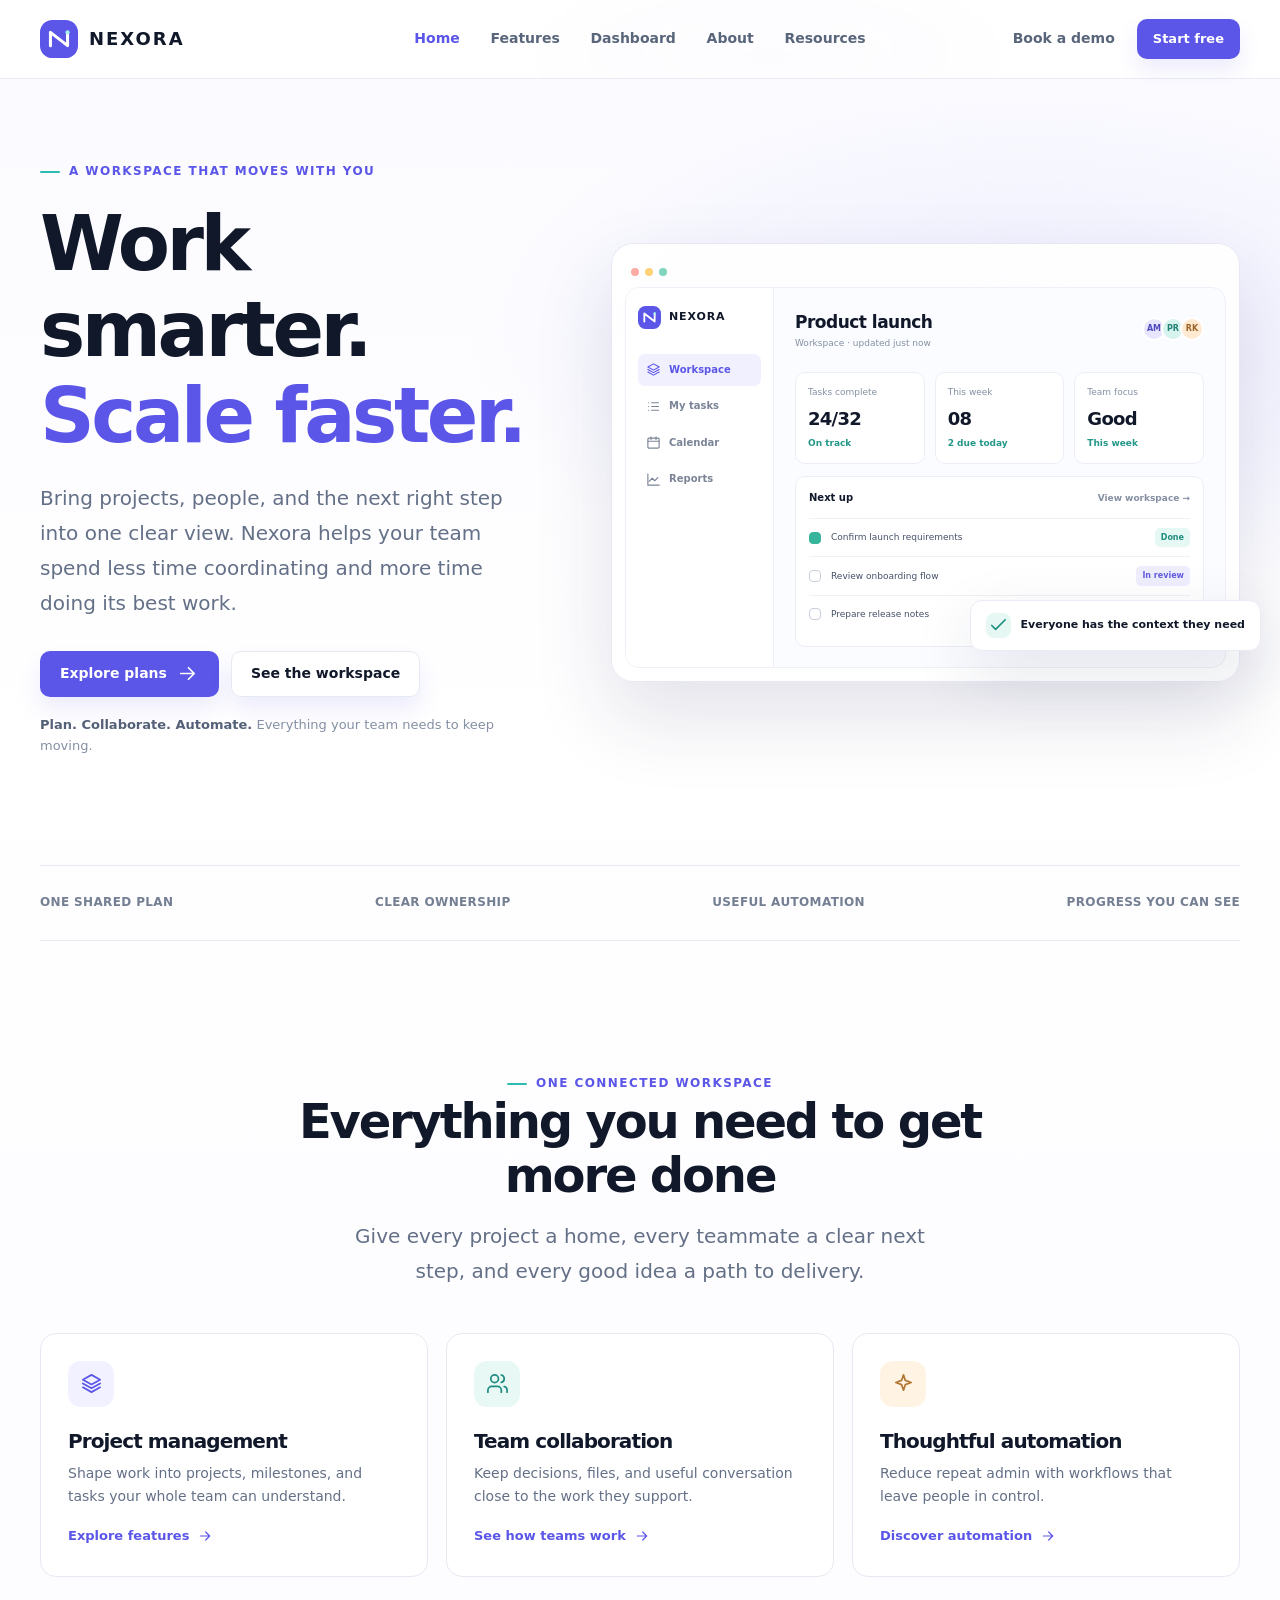
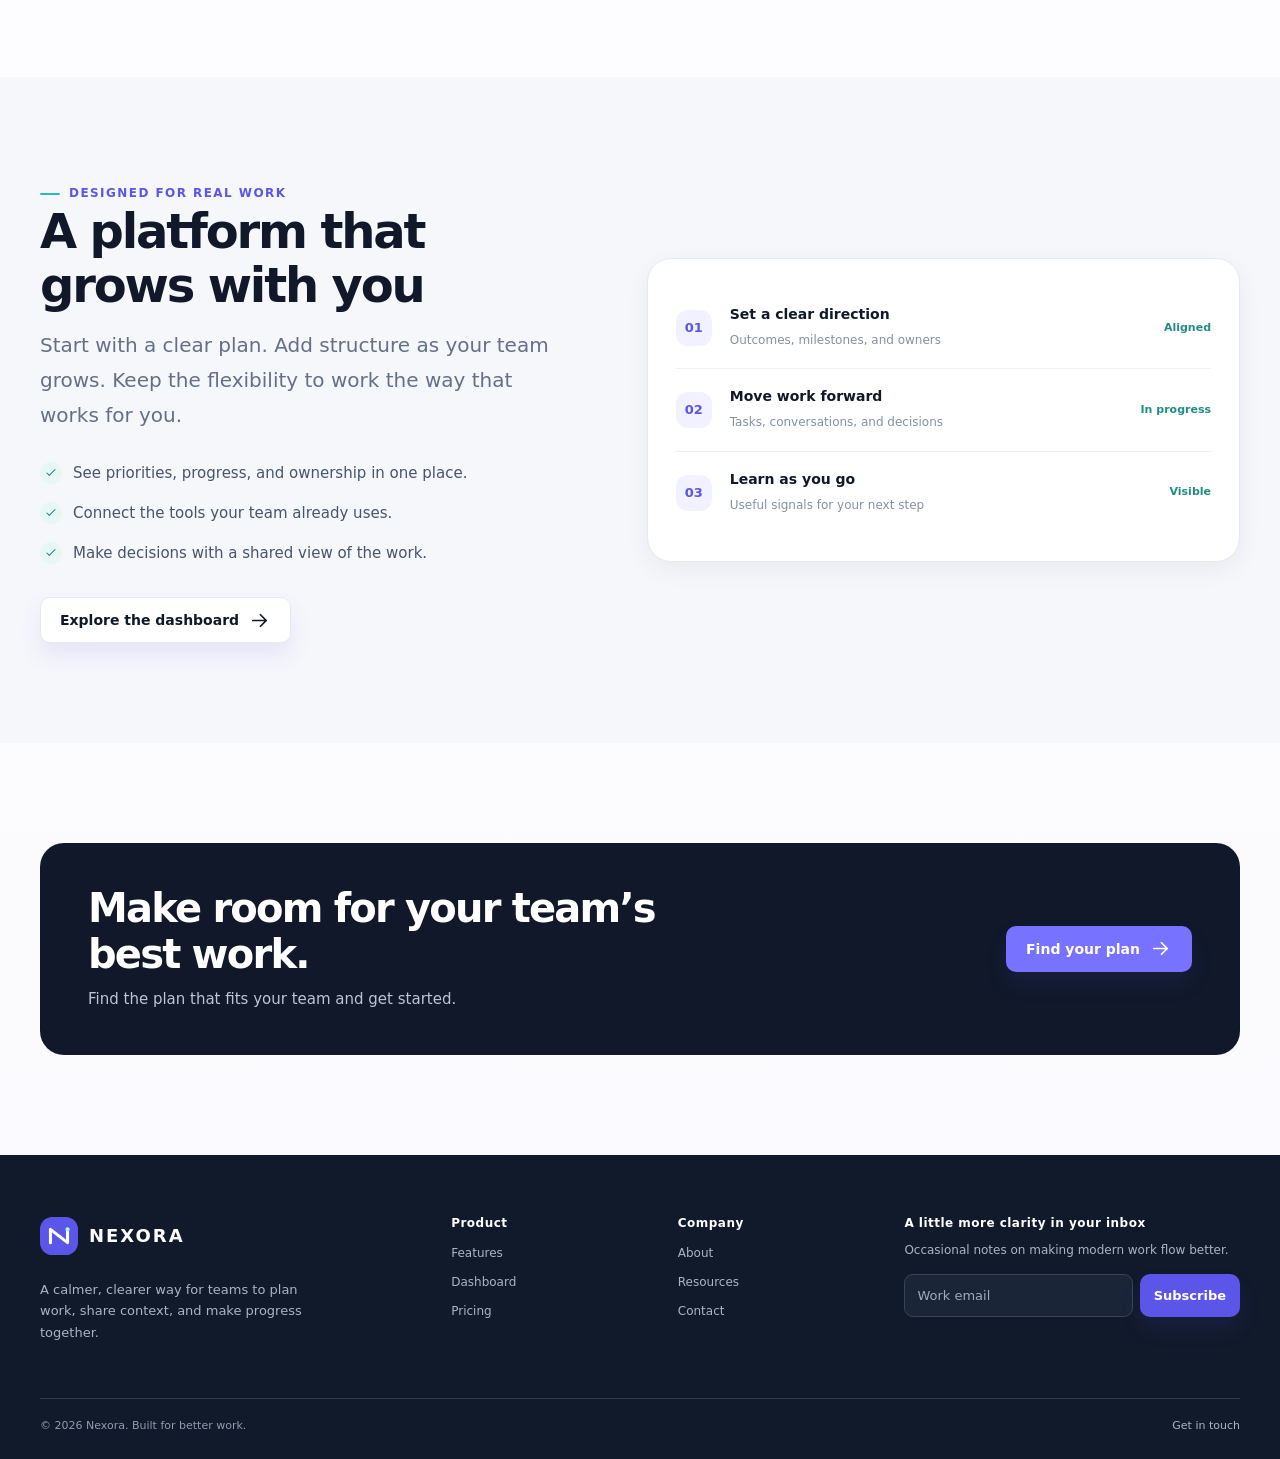
==== commit ad261bd3: "02 NEXORA website" ====
--- a/index.html
+++ b/index.html
@@ -13,7 +13,7 @@
 <a class="skip-link" href="#main-content">Skip to content</a>
 <header class="site-header"><div class="container nav-wrap">
 <a class="brand" href="index.html" aria-label="Nexora home"><img src="assets/icons/nexora-mark.svg" alt=""><span>NEXORA</span></a>
-<div class="nav-panel" id="nav-panel"><nav class="primary-nav" id="site-nav" aria-label="Main navigation"><a href="index.html" aria-current="page">Home</a><a href="features.html">Features</a><a href="dashboard.html">Dashboard</a><a href="pricing.html">Pricing</a><a href="about.html">About</a><a href="resources.html">Resources</a><a href="contact.html">Contact</a></nav>
+<div class="nav-panel" id="nav-panel"><nav class="primary-nav" id="site-nav" aria-label="Main navigation"><a href="index.html" aria-current="page">Home</a><a href="features.html">Features</a><a href="dashboard.html">Dashboard</a><a href="about.html">About</a><a href="resources.html">Resources</a></nav>
 <div class="nav-cta"><a class="text-link" href="contact.html#demo">Book a demo</a><a class="button button-small" href="pricing.html#plans">Start free</a></div></div>
 <button class="menu-toggle" type="button" data-menu-toggle aria-controls="nav-panel" aria-expanded="false" aria-label="Open navigation"><svg viewBox="0 0 24 24" fill="none" stroke="currentColor" stroke-width="1.8" stroke-linecap="round" aria-hidden="true"><path d="M4 7h16M4 12h16M4 17h16"/></svg></button>
 </div></header>
--- a/css/style.css
+++ b/css/style.css
@@ -97,14 +97,14 @@
   backdrop-filter: blur(16px);
   animation: fadeUp .7s var(--ease) both;
 }
-.nav-wrap { min-height: 78px; display: flex; align-items: center; justify-content: space-between; gap: 32px; }
+.nav-wrap { position: relative; min-height: 78px; display: flex; align-items: center; justify-content: space-between; gap: 32px; }
 .brand { display: inline-flex; align-items: center; gap: 11px; flex: 0 0 auto; font-size: 18px; font-weight: 800; letter-spacing: .11em; }
 .brand img { width: 38px; height: 38px; }
 .nav-panel { display: flex; flex: 1; align-items: center; gap: 24px; }
-.primary-nav { display: flex; align-items: center; gap: clamp(18px, 2.4vw, 34px); margin-left: auto; }
+.primary-nav { position: absolute; left: 50%; display: flex; align-items: center; gap: clamp(18px, 2.4vw, 34px); transform: translateX(-50%); }
 .primary-nav a, .nav-cta .text-link { color: #59657a; font-size: 14px; font-weight: 600; transition: color .18s var(--ease); }
 .primary-nav a:hover, .primary-nav a[aria-current="page"], .nav-cta .text-link:hover { color: var(--brand); }
-.nav-cta { display: flex; align-items: center; gap: 22px; }
+.nav-cta { display: flex; align-items: center; gap: 22px; margin-left: auto; }
 .button {
   min-height: 46px;
   display: inline-flex;
@@ -462,10 +462,10 @@
   .menu-toggle { display: flex; margin-left: auto; }
   .nav-panel { position: absolute; top: 100%; right: 0; left: 0; display: none; flex-direction: column; align-items: stretch; gap: 0; padding: 6px 20px 16px; border-bottom: 1px solid var(--line); background: white; box-shadow: 0 16px 24px rgb(20 28 50 / 8%); }
   .site-header.is-menu-open .nav-panel { display: flex; }
-  .nav-panel .primary-nav { align-items: stretch; flex-direction: column; gap: 0; margin: 0; }
+  .nav-panel .primary-nav { position: static; align-items: stretch; flex-direction: column; gap: 0; margin: 0; transform: none; }
   .nav-panel .primary-nav a { padding: 12px 4px; border-bottom: 1px solid #f0f2f6; font-size: 14px; }
   .nav-panel .primary-nav a:last-child { border: 0; }
-  .nav-panel .nav-cta { padding: 14px 0 0; }
+  .nav-panel .nav-cta { margin-left: 0; padding: 14px 0 0; }
   .hero { padding: 62px 0 56px; }
   .hero-grid { grid-template-columns: 1fr; gap: 40px; }
   .hero-copy { max-width: 730px; }
@@ -548,4 +548,3 @@
 .plan-price-custom { font-size: 27px; }
 .board-card-head a { color: var(--muted-2); font-size: 9px; font-weight: 600; }
 .board-card-head a:hover { color: var(--brand); }
-
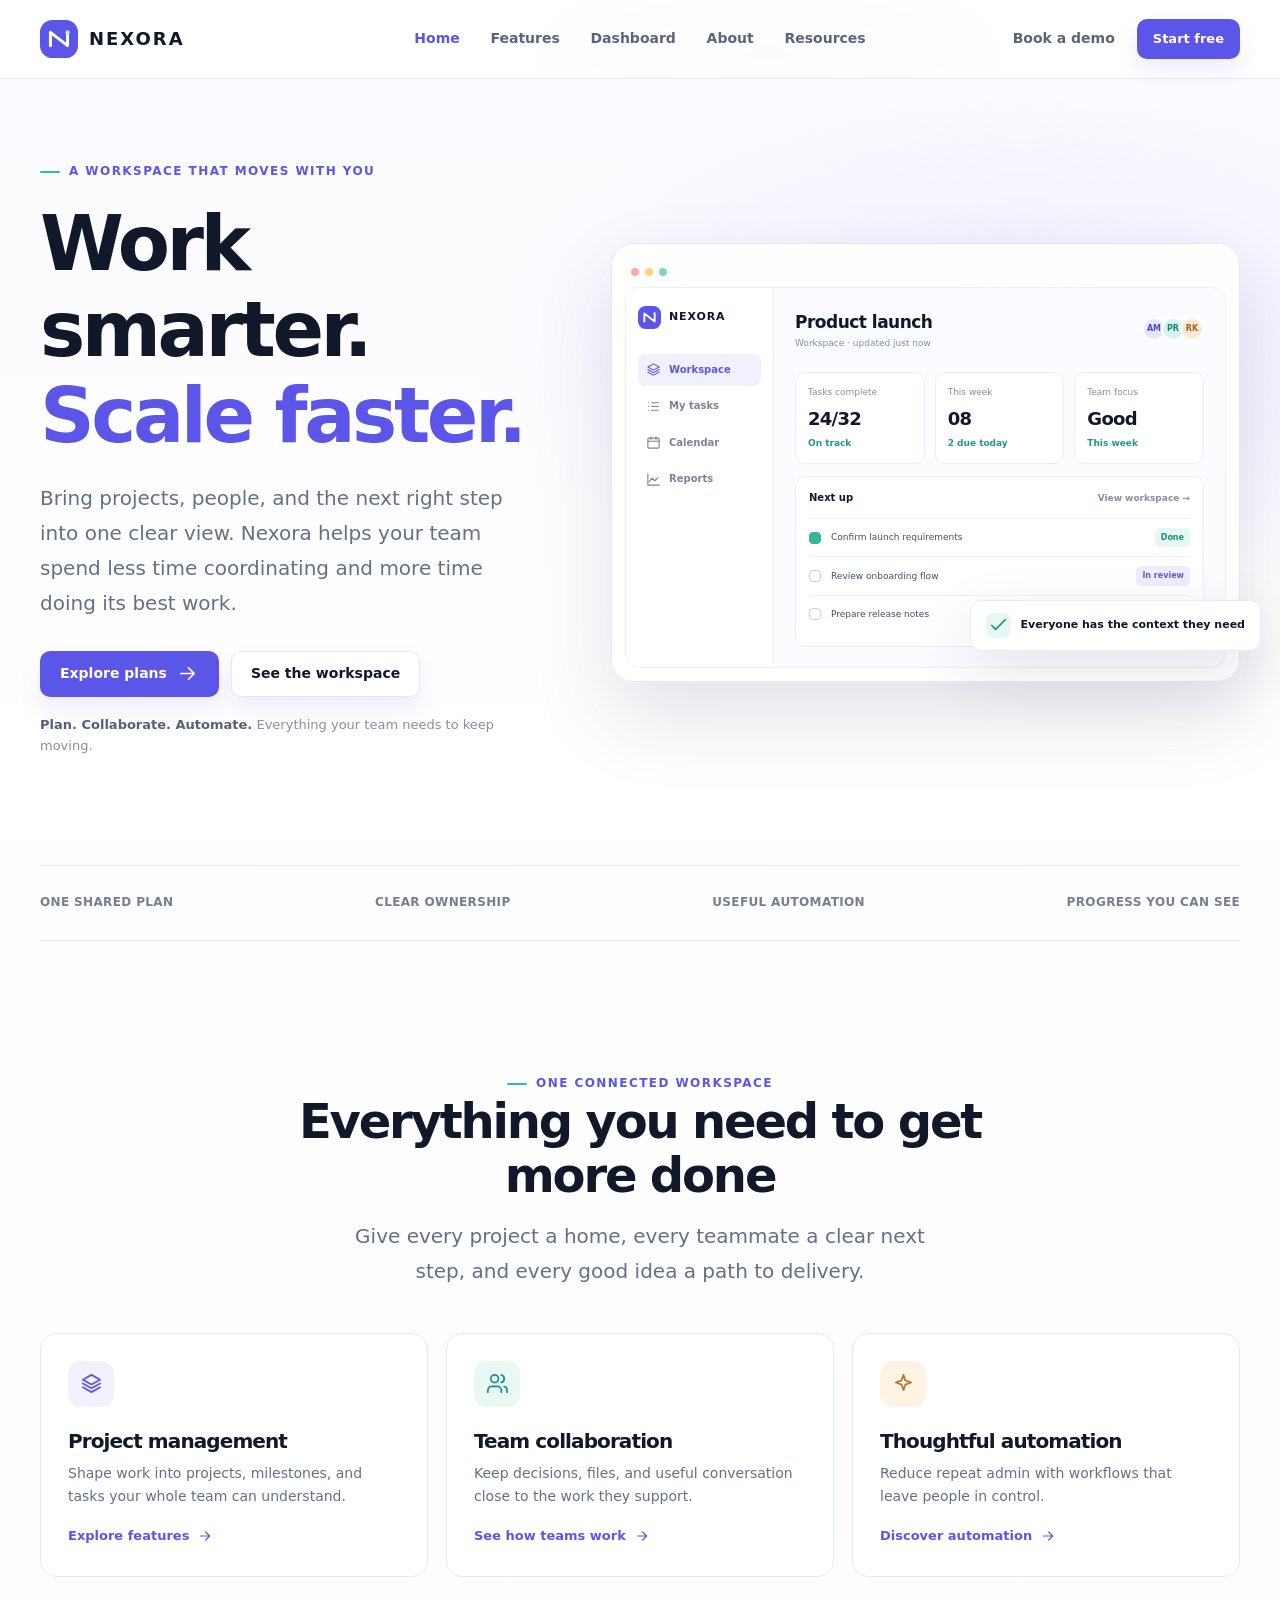
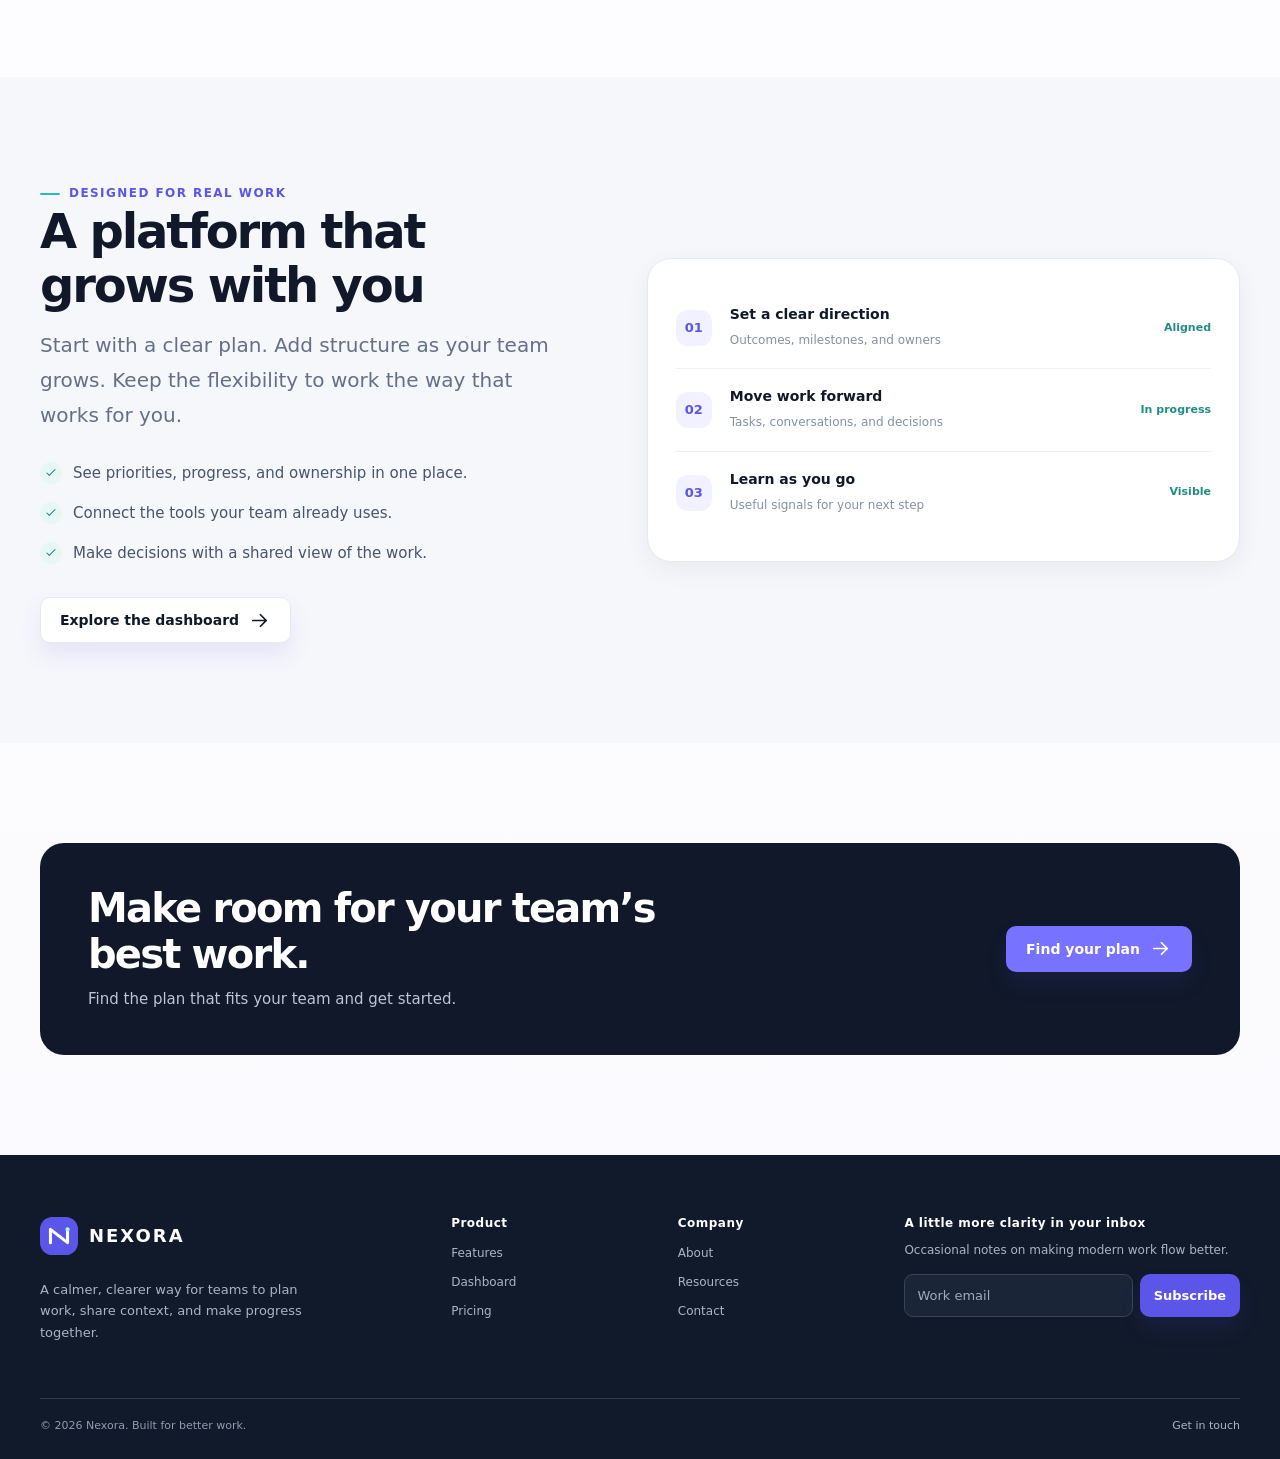
==== commit fd524b48: "Refactor NEXORA into a single HTML application" ====
--- a/index.html
+++ b/index.html
@@ -12,34 +12,101 @@
 <body>
 <a class="skip-link" href="#main-content">Skip to content</a>
 <header class="site-header"><div class="container nav-wrap">
-<a class="brand" href="index.html" aria-label="Nexora home"><img src="assets/icons/nexora-mark.svg" alt=""><span>NEXORA</span></a>
-<div class="nav-panel" id="nav-panel"><nav class="primary-nav" id="site-nav" aria-label="Main navigation"><a href="index.html" aria-current="page">Home</a><a href="features.html">Features</a><a href="dashboard.html">Dashboard</a><a href="about.html">About</a><a href="resources.html">Resources</a></nav>
-<div class="nav-cta"><a class="text-link" href="contact.html#demo">Book a demo</a><a class="button button-small" href="pricing.html#plans">Start free</a></div></div>
+<a class="brand" href="#home" data-page-route="home" aria-label="Nexora home"><img src="assets/icons/nexora-mark.svg" alt=""><span>NEXORA</span></a>
+<div class="nav-panel" id="nav-panel"><nav class="primary-nav" id="site-nav" aria-label="Main navigation"><a href="#home" data-page-route="home">Home</a><a href="#features" data-page-route="features">Features</a><a href="#dashboard" data-page-route="dashboard">Dashboard</a><a href="#about" data-page-route="about">About</a><a href="#resources" data-page-route="resources">Resources</a></nav>
+<div class="nav-cta"><a class="text-link" href="#contact" data-page-route="contact" data-route-target="demo">Book a demo</a><a class="button button-small" href="#pricing" data-page-route="pricing" data-route-target="plans">Start free</a></div></div>
 <button class="menu-toggle" type="button" data-menu-toggle aria-controls="nav-panel" aria-expanded="false" aria-label="Open navigation"><svg viewBox="0 0 24 24" fill="none" stroke="currentColor" stroke-width="1.8" stroke-linecap="round" aria-hidden="true"><path d="M4 7h16M4 12h16M4 17h16"/></svg></button>
 </div></header>
 <main id="main-content">
+<div class="page-view" id="home" data-page-view="home" data-page-description="Nexora brings projects, people, and progress into one clear workspace.">
+
 <section class="hero"><div class="container hero-grid">
-<div class="hero-copy"><span class="eyebrow">A workspace that moves with you</span><h1>Work smarter.<br><span>Scale faster.</span></h1><p class="lead">Bring projects, people, and the next right step into one clear view. Nexora helps your team spend less time coordinating and more time doing its best work.</p><div class="hero-actions"><a class="button" href="pricing.html#plans">Explore plans <svg class="icon" viewBox="0 0 24 24" aria-hidden="true"><path d="M5 12h14M13 6l6 6-6 6"/></svg></a><a class="button button-secondary" href="dashboard.html">See the workspace</a></div><p class="hero-note"><strong>Plan. Collaborate. Automate.</strong> Everything your team needs to keep moving.</p></div>
+<div class="hero-copy"><span class="eyebrow">A workspace that moves with you</span><h1>Work smarter.<br><span>Scale faster.</span></h1><p class="lead">Bring projects, people, and the next right step into one clear view. Nexora helps your team spend less time coordinating and more time doing its best work.</p><div class="hero-actions"><a class="button" href="#pricing" data-page-route="pricing" data-route-target="plans">Explore plans <svg class="icon" viewBox="0 0 24 24" aria-hidden="true"><path d="M5 12h14M13 6l6 6-6 6"/></svg></a><a class="button button-secondary" href="#dashboard" data-page-route="dashboard">See the workspace</a></div><p class="hero-note"><strong>Plan. Collaborate. Automate.</strong> Everything your team needs to keep moving.</p></div>
 <div class="product-window" aria-label="Preview of the Nexora project dashboard"><div class="window-bar"><i class="window-dot"></i><i class="window-dot"></i><i class="window-dot"></i></div>
 <div class="app-preview"><aside class="app-sidebar" aria-hidden="true"><div class="app-sidebar-brand"><img src="assets/icons/nexora-mark.svg" alt="">NEXORA</div><div class="app-menu-item active"><svg class="icon" viewBox="0 0 24 24" aria-hidden="true"><path d="m12 3 9 5-9 5-9-5 9-5Z"/><path d="m3 12 9 5 9-5M3 16l9 5 9-5"/></svg> Workspace</div><div class="app-menu-item"><svg class="icon" viewBox="0 0 24 24" aria-hidden="true"><path d="M9 6h11M9 12h11M9 18h11"/><path d="M4 6h.01M4 12h.01M4 18h.01"/></svg> My tasks</div><div class="app-menu-item"><svg class="icon" viewBox="0 0 24 24" aria-hidden="true"><rect x="3" y="5" width="18" height="16" rx="2"/><path d="M16 3v4M8 3v4M3 10h18"/></svg> Calendar</div><div class="app-menu-item"><svg class="icon" viewBox="0 0 24 24" aria-hidden="true"><path d="M3 3v18h18"/><path d="m19 9-5 5-4-4-5 5"/></svg> Reports</div></aside>
 <div class="app-content"><div class="app-topline"><div><div class="app-title">Product launch</div><div class="app-caption">Workspace · updated just now</div></div><div class="avatar-stack" aria-label="Three teammates"><span class="avatar">AM</span><span class="avatar">PR</span><span class="avatar">RK</span></div></div>
 <div class="metric-row"><div class="metric"><div class="metric-label">Tasks complete</div><div class="metric-value">24/32</div><div class="metric-change">On track</div></div><div class="metric"><div class="metric-label">This week</div><div class="metric-value">08</div><div class="metric-change">2 due today</div></div><div class="metric"><div class="metric-label">Team focus</div><div class="metric-value">Good</div><div class="metric-change">This week</div></div></div>
-<div class="board-card"><div class="board-card-head"><span>Next up</span><a href="dashboard.html">View workspace →</a></div><div class="task-row"><span class="task-check done"></span><span>Confirm launch requirements</span><span class="task-tag teal">Done</span></div><div class="task-row"><span class="task-check"></span><span>Review onboarding flow</span><span class="task-tag">In review</span></div><div class="task-row"><span class="task-check"></span><span>Prepare release notes</span><span class="task-tag orange">Today</span></div></div></div></div>
+<div class="board-card"><div class="board-card-head"><span>Next up</span><a href="#dashboard" data-page-route="dashboard">View workspace →</a></div><div class="task-row"><span class="task-check done"></span><span>Confirm launch requirements</span><span class="task-tag teal">Done</span></div><div class="task-row"><span class="task-check"></span><span>Review onboarding flow</span><span class="task-tag">In review</span></div><div class="task-row"><span class="task-check"></span><span>Prepare release notes</span><span class="task-tag orange">Today</span></div></div></div></div>
 <div class="float-note"><span class="success-dot"><svg class="icon" viewBox="0 0 24 24" aria-hidden="true"><path d="m5 12 4 4L19 6"/></svg></span><span>Everyone has the context they need</span></div></div>
 </div></section>
 <section class="container home-ribbon"><div class="logo-strip"><span>One shared plan</span><span>Clear ownership</span><span>Useful automation</span><span>Progress you can see</span></div></section>
 <section class="section"><div class="container"><div class="section-heading center"><span class="eyebrow">One connected workspace</span><h2>Everything you need to get more done</h2><p class="lead">Give every project a home, every teammate a clear next step, and every good idea a path to delivery.</p></div>
-<div class="feature-grid"><article class="feature-card"><div class="feature-icon"><svg class="icon" viewBox="0 0 24 24" aria-hidden="true"><path d="m12 3 9 5-9 5-9-5 9-5Z"/><path d="m3 12 9 5 9-5M3 16l9 5 9-5"/></svg></div><h3>Project management</h3><p>Shape work into projects, milestones, and tasks your whole team can understand.</p><a class="feature-link" href="features.html">Explore features <svg class="icon" viewBox="0 0 24 24" aria-hidden="true"><path d="M5 12h14M13 6l6 6-6 6"/></svg></a></article><article class="feature-card"><div class="feature-icon teal"><svg class="icon" viewBox="0 0 24 24" aria-hidden="true"><path d="M16 21v-2a4 4 0 0 0-4-4H6a4 4 0 0 0-4 4v2"/><circle cx="9" cy="7" r="4"/><path d="M22 21v-2a4 4 0 0 0-3-3.87M16 3.13a4 4 0 0 1 0 7.75"/></svg></div><h3>Team collaboration</h3><p>Keep decisions, files, and useful conversation close to the work they support.</p><a class="feature-link" href="features.html#collaboration">See how teams work <svg class="icon" viewBox="0 0 24 24" aria-hidden="true"><path d="M5 12h14M13 6l6 6-6 6"/></svg></a></article><article class="feature-card"><div class="feature-icon amber"><svg class="icon" viewBox="0 0 24 24" aria-hidden="true"><path d="m12 3 1.9 5.8L20 11l-6.1 2.2L12 19l-2-5.8L4 11l6-2.2L12 3Z"/></svg></div><h3>Thoughtful automation</h3><p>Reduce repeat admin with workflows that leave people in control.</p><a class="feature-link" href="features.html#automation">Discover automation <svg class="icon" viewBox="0 0 24 24" aria-hidden="true"><path d="M5 12h14M13 6l6 6-6 6"/></svg></a></article></div></div></section>
-<section class="section section-soft"><div class="container split-section"><div class="split-copy"><span class="eyebrow">Designed for real work</span><h2>A platform that grows with you</h2><p class="lead">Start with a clear plan. Add structure as your team grows. Keep the flexibility to work the way that works for you.</p><ul class="benefit-list"><li><span class="check-icon"><svg class="icon" viewBox="0 0 24 24" aria-hidden="true"><path d="m5 12 4 4L19 6"/></svg></span><span>See priorities, progress, and ownership in one place.</span></li><li><span class="check-icon"><svg class="icon" viewBox="0 0 24 24" aria-hidden="true"><path d="m5 12 4 4L19 6"/></svg></span><span>Connect the tools your team already uses.</span></li><li><span class="check-icon"><svg class="icon" viewBox="0 0 24 24" aria-hidden="true"><path d="m5 12 4 4L19 6"/></svg></span><span>Make decisions with a shared view of the work.</span></li></ul><a class="button button-secondary mt-32" href="dashboard.html">Explore the dashboard <svg class="icon" viewBox="0 0 24 24" aria-hidden="true"><path d="M5 12h14M13 6l6 6-6 6"/></svg></a></div>
+<div class="feature-grid"><article class="feature-card"><div class="feature-icon"><svg class="icon" viewBox="0 0 24 24" aria-hidden="true"><path d="m12 3 9 5-9 5-9-5 9-5Z"/><path d="m3 12 9 5 9-5M3 16l9 5 9-5"/></svg></div><h3>Project management</h3><p>Shape work into projects, milestones, and tasks your whole team can understand.</p><a class="feature-link" href="#features" data-page-route="features">Explore features <svg class="icon" viewBox="0 0 24 24" aria-hidden="true"><path d="M5 12h14M13 6l6 6-6 6"/></svg></a></article><article class="feature-card"><div class="feature-icon teal"><svg class="icon" viewBox="0 0 24 24" aria-hidden="true"><path d="M16 21v-2a4 4 0 0 0-4-4H6a4 4 0 0 0-4 4v2"/><circle cx="9" cy="7" r="4"/><path d="M22 21v-2a4 4 0 0 0-3-3.87M16 3.13a4 4 0 0 1 0 7.75"/></svg></div><h3>Team collaboration</h3><p>Keep decisions, files, and useful conversation close to the work they support.</p><a class="feature-link" href="#features" data-page-route="features" data-route-target="collaboration">See how teams work <svg class="icon" viewBox="0 0 24 24" aria-hidden="true"><path d="M5 12h14M13 6l6 6-6 6"/></svg></a></article><article class="feature-card"><div class="feature-icon amber"><svg class="icon" viewBox="0 0 24 24" aria-hidden="true"><path d="m12 3 1.9 5.8L20 11l-6.1 2.2L12 19l-2-5.8L4 11l6-2.2L12 3Z"/></svg></div><h3>Thoughtful automation</h3><p>Reduce repeat admin with workflows that leave people in control.</p><a class="feature-link" href="#features" data-page-route="features" data-route-target="automation">Discover automation <svg class="icon" viewBox="0 0 24 24" aria-hidden="true"><path d="M5 12h14M13 6l6 6-6 6"/></svg></a></article></div></div></section>
+<section class="section section-soft"><div class="container split-section"><div class="split-copy"><span class="eyebrow">Designed for real work</span><h2>A platform that grows with you</h2><p class="lead">Start with a clear plan. Add structure as your team grows. Keep the flexibility to work the way that works for you.</p><ul class="benefit-list"><li><span class="check-icon"><svg class="icon" viewBox="0 0 24 24" aria-hidden="true"><path d="m5 12 4 4L19 6"/></svg></span><span>See priorities, progress, and ownership in one place.</span></li><li><span class="check-icon"><svg class="icon" viewBox="0 0 24 24" aria-hidden="true"><path d="m5 12 4 4L19 6"/></svg></span><span>Connect the tools your team already uses.</span></li><li><span class="check-icon"><svg class="icon" viewBox="0 0 24 24" aria-hidden="true"><path d="m5 12 4 4L19 6"/></svg></span><span>Make decisions with a shared view of the work.</span></li></ul><a class="button button-secondary mt-32" href="#dashboard" data-page-route="dashboard">Explore the dashboard <svg class="icon" viewBox="0 0 24 24" aria-hidden="true"><path d="M5 12h14M13 6l6 6-6 6"/></svg></a></div>
 <div class="workflow-card"><div class="workflow-step"><span class="step-number">01</span><span><strong>Set a clear direction</strong><small>Outcomes, milestones, and owners</small></span><span class="step-status">Aligned</span></div><div class="workflow-step"><span class="step-number">02</span><span><strong>Move work forward</strong><small>Tasks, conversations, and decisions</small></span><span class="step-status">In progress</span></div><div class="workflow-step"><span class="step-number">03</span><span><strong>Learn as you go</strong><small>Useful signals for your next step</small></span><span class="step-status">Visible</span></div></div></div></section>
-<section class="section"><div class="container"><div class="cta-band"><div><h2>Make room for your team’s best work.</h2><p>Find the plan that fits your team and get started.</p></div><a class="button" href="pricing.html#plans">Find your plan <svg class="icon" viewBox="0 0 24 24" aria-hidden="true"><path d="M5 12h14M13 6l6 6-6 6"/></svg></a></div></div></section></main>
+<section class="section"><div class="container"><div class="cta-band"><div><h2>Make room for your team’s best work.</h2><p>Find the plan that fits your team and get started.</p></div><a class="button" href="#pricing" data-page-route="pricing" data-route-target="plans">Find your plan <svg class="icon" viewBox="0 0 24 24" aria-hidden="true"><path d="M5 12h14M13 6l6 6-6 6"/></svg></a></div></div></section>
+</div><div class="page-view" id="features" data-page-view="features" data-page-description="Explore Nexora tools for project management, collaboration, automation, and reporting." hidden>
+
+<section class="page-hero"><div class="container"><nav class="breadcrumb" aria-label="Breadcrumb"><a href="#home" data-page-route="home">Home</a><span>/</span><span>Features</span></nav><span class="eyebrow">The tools for good work</span><h1>Powerful features<br><span>for modern teams.</span></h1><p class="lead">A thoughtful set of tools for planning, collaboration, and delivery—connected in one workspace that keeps your team in sync.</p><div class="hero-actions"><a class="button" href="#dashboard" data-page-route="dashboard">Explore the dashboard <svg class="icon" viewBox="0 0 24 24" aria-hidden="true"><path d="M5 12h14M13 6l6 6-6 6"/></svg></a><a class="button button-secondary" href="#contact" data-page-route="contact" data-route-target="demo">Book a demo</a></div></div></section>
+<section class="section"><div class="container"><div class="section-heading"><span class="eyebrow">A connected toolkit</span><h2>From first idea to finished work</h2><p class="lead">Keep your team’s daily work connected to the bigger picture.</p></div><div class="feature-grid">
+<article class="feature-card" id="project-management"><div class="feature-icon"><svg class="icon" viewBox="0 0 24 24" aria-hidden="true"><path d="m12 3 9 5-9 5-9-5 9-5Z"/><path d="m3 12 9 5 9-5M3 16l9 5 9-5"/></svg></div><h3>Project management</h3><p>Organize projects, milestones, and tasks with clear owners and a shared view of progress.</p></article><article class="feature-card" id="collaboration"><div class="feature-icon teal"><svg class="icon" viewBox="0 0 24 24" aria-hidden="true"><path d="M16 21v-2a4 4 0 0 0-4-4H6a4 4 0 0 0-4 4v2"/><circle cx="9" cy="7" r="4"/><path d="M22 21v-2a4 4 0 0 0-3-3.87M16 3.13a4 4 0 0 1 0 7.75"/></svg></div><h3>Team collaboration</h3><p>Keep conversations and decisions beside the work, so context stays easy to find.</p></article><article class="feature-card" id="automation"><div class="feature-icon amber"><svg class="icon" viewBox="0 0 24 24" aria-hidden="true"><path d="m12 3 1.9 5.8L20 11l-6.1 2.2L12 19l-2-5.8L4 11l6-2.2L12 3Z"/></svg></div><h3>AI-powered tools</h3><p>Turn notes into useful next steps and reduce repetitive coordination with human review.</p></article><article class="feature-card"><div class="feature-icon blue"><svg class="icon" viewBox="0 0 24 24" aria-hidden="true"><circle cx="12" cy="12" r="9"/><path d="M12 7v5l3 2"/></svg></div><h3>Time management</h3><p>Make deadlines, workload, and team availability easier to see and plan around.</p></article><article class="feature-card"><div class="feature-icon"><svg class="icon" viewBox="0 0 24 24" aria-hidden="true"><path d="M12 22v-5M9 8V2M15 8V2M5 8h14v3a7 7 0 0 1-14 0V8Z"/></svg></div><h3>Integrations</h3><p>Bring updates from your existing tools into one place and keep handoffs moving.</p></article><article class="feature-card"><div class="feature-icon teal"><svg class="icon" viewBox="0 0 24 24" aria-hidden="true"><path d="M3 3v18h18"/><path d="m19 9-5 5-4-4-5 5"/></svg></div><h3>Analytics and reports</h3><p>Spot patterns in delivery and capacity with straightforward project reporting.</p></article></div></div></section>
+<section class="section section-soft"><div class="container split-section"><div class="split-copy"><span class="eyebrow">Less coordination overhead</span><h2>Let the workflow handle the handoff</h2><p class="lead">Build small automations around the way your team works. Each step stays visible, editable, and under your control.</p><ul class="benefit-list"><li><span class="check-icon"><svg class="icon" viewBox="0 0 24 24" aria-hidden="true"><path d="m5 12 4 4L19 6"/></svg></span><span>Start from simple triggers and clear conditions.</span></li><li><span class="check-icon"><svg class="icon" viewBox="0 0 24 24" aria-hidden="true"><path d="m5 12 4 4L19 6"/></svg></span><span>Keep people in the loop when a decision matters.</span></li><li><span class="check-icon"><svg class="icon" viewBox="0 0 24 24" aria-hidden="true"><path d="m5 12 4 4L19 6"/></svg></span><span>Review what ran and adjust the workflow any time.</span></li></ul><a class="button button-secondary mt-32" href="#dashboard" data-page-route="dashboard">See the product view <svg class="icon" viewBox="0 0 24 24" aria-hidden="true"><path d="M5 12h14M13 6l6 6-6 6"/></svg></a></div><div class="workflow-card"><div class="workflow-step"><span class="step-number"><svg class="icon" viewBox="0 0 24 24" aria-hidden="true"><circle cx="12" cy="12" r="9"/><circle cx="12" cy="12" r="5"/><circle cx="12" cy="12" r="1"/></svg></span><span><strong>When a task is marked ready</strong><small>A clear event starts the workflow</small></span><span class="step-status">Trigger</span></div><div class="workflow-step"><span class="step-number">02</span><span><strong>Check the handoff details</strong><small>Simple rules keep work in context</small></span><span class="step-status">Review</span></div><div class="workflow-step"><span class="step-number"><svg class="icon" viewBox="0 0 24 24" aria-hidden="true"><path d="M16 21v-2a4 4 0 0 0-4-4H6a4 4 0 0 0-4 4v2"/><circle cx="9" cy="7" r="4"/><path d="M22 21v-2a4 4 0 0 0-3-3.87M16 3.13a4 4 0 0 1 0 7.75"/></svg></span><span><strong>Let the right people know</strong><small>Updates reach the right team</small></span><span class="step-status">Notify</span></div></div></div></section>
+<section class="section"><div class="container"><div class="cta-band"><div><h2>Bring your work into one clear view.</h2><p>Explore the workspace or talk through your team’s needs.</p></div><a class="button" href="#contact" data-page-route="contact" data-route-target="demo">Talk to our team <svg class="icon" viewBox="0 0 24 24" aria-hidden="true"><path d="M5 12h14M13 6l6 6-6 6"/></svg></a></div></div></section>
+</div><div class="page-view" id="dashboard" data-page-view="dashboard" data-page-description="A sample Nexora workspace for projects, workload, and team progress." hidden>
+
+<section class="page-hero"><div class="container"><nav class="breadcrumb" aria-label="Breadcrumb"><a href="#home" data-page-route="home">Home</a><span>/</span><span>Dashboard</span></nav><span class="eyebrow">Your work, fully organized</span><h1>Designed for depth.<br><span>Built for execution.</span></h1><p class="lead">A connected product view for your projects, team capacity, and the decisions that keep work moving.</p></div></section>
+<section class="section dashboard-section"><div class="container"><div class="toolbar"><div><h2 class="compact-heading">Workspace preview</h2><p class="legal-note mb-0">A sample view of a product launch workspace.</p></div><div class="tabs" role="tablist" aria-label="Dashboard views"><button class="tab-button" type="button" role="tab" id="tab-overview" aria-controls="overview-panel" aria-selected="true" data-dashboard-tab>Overview</button><button class="tab-button" type="button" role="tab" id="tab-work" aria-controls="work-panel" aria-selected="false" tabindex="-1" data-dashboard-tab>My work</button><button class="tab-button" type="button" role="tab" id="tab-timeline" aria-controls="timeline-panel" aria-selected="false" tabindex="-1" data-dashboard-tab>Timeline</button></div></div>
+<div class="dashboard-shell">
+<section class="dash-panel" id="overview-panel" role="tabpanel" aria-labelledby="tab-overview"><div class="dash-topbar"><div><h2>Good morning, team</h2><span class="app-caption">Product launch · Sprint 08</span></div><div class="avatar-stack" aria-label="Workspace team"><span class="avatar">AM</span><span class="avatar">PR</span><span class="avatar">RK</span><span class="avatar">+2</span></div></div><div class="dash-content"><div class="dashboard-metrics"><div class="dash-metric"><div class="dash-metric-label">Open tasks</div><div class="dash-metric-value">32</div><div class="dash-metric-foot">8 due this week</div></div><div class="dash-metric"><div class="dash-metric-label">Completed</div><div class="dash-metric-value">24</div><div class="dash-metric-foot">On track this sprint</div></div><div class="dash-metric"><div class="dash-metric-label">Team capacity</div><div class="dash-metric-value">78%</div><div class="dash-metric-foot">Balanced workload</div></div><div class="dash-metric"><div class="dash-metric-label">Blocked items</div><div class="dash-metric-value">03</div><div class="dash-metric-foot">Needs a quick review</div></div></div>
+<div class="dash-grid"><div class="dash-card"><div class="dash-card-title"><h3>Monthly sprint velocity</h3><small>Tasks completed</small></div><div class="chart" role="img" aria-label="Bar chart showing progress across six sprints"><div class="chart-column"><i class="chart-bar" style="height:45%"></i><i class="chart-bar primary" style="height:55%"></i></div><div class="chart-column"><i class="chart-bar" style="height:50%"></i><i class="chart-bar primary" style="height:60%"></i></div><div class="chart-column"><i class="chart-bar" style="height:42%"></i><i class="chart-bar primary" style="height:66%"></i></div><div class="chart-column"><i class="chart-bar" style="height:58%"></i><i class="chart-bar primary" style="height:70%"></i></div><div class="chart-column"><i class="chart-bar" style="height:64%"></i><i class="chart-bar primary" style="height:76%"></i></div><div class="chart-column"><i class="chart-bar" style="height:60%"></i><i class="chart-bar primary" style="height:83%"></i></div></div><div class="chart-labels"><span>Sprint 03</span><span>Sprint 04</span><span>Sprint 05</span><span>Sprint 06</span><span>Sprint 07</span><span>Sprint 08</span></div></div>
+<div class="dash-card"><div class="dash-card-title"><h3>Team capacity</h3><small>This week</small></div><div class="people-list"><div class="person-row"><div class="person-info"><span class="avatar">AM</span><span><strong>Arjun M.</strong><small>Product</small></span></div><span class="load-label">72%</span></div><div class="person-row"><div class="person-info"><span class="avatar">PR</span><span><strong>Priya R.</strong><small>Design</small></span></div><span class="load-label">86%</span></div><div class="person-row"><div class="person-info"><span class="avatar">RK</span><span><strong>Rohan K.</strong><small>Engineering</small></span></div><span class="load-label">65%</span></div></div></div></div></div></section>
+<section class="dash-panel" id="work-panel" role="tabpanel" aria-labelledby="tab-work" hidden><div class="dash-topbar"><div><h2>My work</h2><span class="app-caption">A focused view of upcoming tasks</span></div><span class="status-pill">8 tasks this week</span></div><div class="dash-content"><div class="table-scroll"><table class="work-table"><thead><tr><th>Task</th><th>Project</th><th>Due</th><th>Status</th></tr></thead><tbody><tr><td>Review onboarding flow</td><td>Product launch</td><td>Today</td><td><span class="status-pill review">In review</span></td></tr><tr><td>Prepare release notes</td><td>Product launch</td><td>Today</td><td><span class="status-pill">In progress</span></td></tr><tr><td>Share research summary</td><td>Customer insights</td><td>Oct 10</td><td><span class="status-pill">In progress</span></td></tr><tr><td>Confirm launch checklist</td><td>Product launch</td><td>Oct 12</td><td><span class="status-pill done">Complete</span></td></tr></tbody></table></div></div></section>
+<section class="dash-panel" id="timeline-panel" role="tabpanel" aria-labelledby="tab-timeline" hidden><div class="dash-topbar"><div><h2>Project timeline</h2><span class="app-caption">A shared view of current work</span></div><span class="status-pill">Sprint 08</span></div><div class="dash-content"><div class="timeline"><div class="timeline-row"><span class="timeline-label">Research</span><div class="timeline-track"><i class="timeline-bar" style="--left:2%;--width:28%"></i></div></div><div class="timeline-row"><span class="timeline-label">Product design</span><div class="timeline-track"><i class="timeline-bar teal" style="--left:20%;--width:34%"></i></div></div><div class="timeline-row"><span class="timeline-label">Build</span><div class="timeline-track"><i class="timeline-bar gold" style="--left:42%;--width:38%"></i></div></div><div class="timeline-row"><span class="timeline-label">Launch</span><div class="timeline-track"><i class="timeline-bar" style="--left:73%;--width:22%"></i></div></div><div class="chart-labels"><span>Week 1</span><span>Week 2</span><span>Week 3</span><span>Week 4</span><span>Week 5</span></div></div></div></section>
+</div><div class="text-center mt-48"><a class="button" href="#contact" data-page-route="contact" data-route-target="demo">See Nexora with your team <svg class="icon" viewBox="0 0 24 24" aria-hidden="true"><path d="M5 12h14M13 6l6 6-6 6"/></svg></a></div></div></section>
+<section class="section section-soft"><div class="container section-heading center"><span class="eyebrow">A shared operating picture</span><h2>One platform. Different ways to see the work.</h2><p class="lead">Switch between team-wide visibility and a focused view of your next step, with the same project context underneath.</p></div></section>
+</div><div class="page-view" id="pricing" data-page-view="pricing" data-page-description="Compare Nexora Free, Pro, Business, and Enterprise plans." hidden>
+
+<section class="page-hero"><div class="container"><nav class="breadcrumb" aria-label="Breadcrumb"><a href="#home" data-page-route="home">Home</a><span>/</span><span>Pricing</span></nav><span class="eyebrow">Clear plans, room to grow</span><h1>Simple pricing.<br><span>Powerful productivity.</span></h1><p class="lead">Choose the level of structure your team needs today. Move to a larger plan as your work grows.</p><div class="hero-actions"><a class="button" href="#plans">Compare plans <svg class="icon" viewBox="0 0 24 24" aria-hidden="true"><path d="M5 12h14M13 6l6 6-6 6"/></svg></a><a class="button button-secondary" href="#contact" data-page-route="contact" data-route-target="demo">Talk to sales</a></div></div></section>
+<section class="section plans-section" id="plans"><div class="container"><div class="toolbar"><div><h2 class="compact-heading">Find the right plan for your team</h2><p class="legal-note plan-intro">Prices shown in Indian rupees per seat.</p></div><div class="tabs" role="group" aria-label="Billing period"><button class="tab-button" type="button" data-billing="monthly" aria-pressed="true">Monthly</button><button class="tab-button" type="button" data-billing="yearly" aria-pressed="false">Yearly · save 20%</button></div></div>
+<div class="plan-grid">
+<article class="plan-card"><div class="plan-name">Free</div><p class="plan-desc">For individuals and small experiments.</p><div class="plan-price">₹<span data-price data-month="0" data-year="0">0</span><small> / month</small></div><p class="plan-billing">Get started at no cost</p><a class="button button-secondary" href="#contact" data-page-route="contact" data-route-target="demo">Get started</a><ul class="plan-list"><li><svg class="icon" viewBox="0 0 24 24" aria-hidden="true"><path d="m5 12 4 4L19 6"/></svg>3 projects</li><li><svg class="icon" viewBox="0 0 24 24" aria-hidden="true"><path d="m5 12 4 4L19 6"/></svg>Basic task management</li><li><svg class="icon" viewBox="0 0 24 24" aria-hidden="true"><path d="m5 12 4 4L19 6"/></svg>Limited AI usage</li><li><svg class="icon" viewBox="0 0 24 24" aria-hidden="true"><path d="m5 12 4 4L19 6"/></svg>Basic integrations</li><li><svg class="icon" viewBox="0 0 24 24" aria-hidden="true"><path d="m5 12 4 4L19 6"/></svg>Community support</li></ul></article>
+<article class="plan-card featured"><span class="plan-badge">Popular</span><div class="plan-name">Pro</div><p class="plan-desc">For growing teams that want more power.</p><div class="plan-price">₹<span data-price data-month="799" data-year="639" aria-live="polite">799</span><small> / month</small></div><p class="plan-billing" data-price-period>per seat / month</p><a class="button" href="#contact" data-page-route="contact" data-route-target="demo">Start a conversation</a><ul class="plan-list"><li><svg class="icon" viewBox="0 0 24 24" aria-hidden="true"><path d="m5 12 4 4L19 6"/></svg>Unlimited projects</li><li><svg class="icon" viewBox="0 0 24 24" aria-hidden="true"><path d="m5 12 4 4L19 6"/></svg>Advanced AI usage</li><li><svg class="icon" viewBox="0 0 24 24" aria-hidden="true"><path d="m5 12 4 4L19 6"/></svg>Team collaboration</li><li><svg class="icon" viewBox="0 0 24 24" aria-hidden="true"><path d="m5 12 4 4L19 6"/></svg>Analytics and reports</li><li><svg class="icon" viewBox="0 0 24 24" aria-hidden="true"><path d="m5 12 4 4L19 6"/></svg>Integrations and priority support</li></ul></article>
+<article class="plan-card"><div class="plan-name">Business</div><p class="plan-desc">For established teams that need more control.</p><div class="plan-price">₹<span data-price data-month="1,999" data-year="1,599" aria-live="polite">1,999</span><small> / month</small></div><p class="plan-billing" data-price-period>per seat / month</p><a class="button button-secondary" href="#contact" data-page-route="contact" data-route-target="demo">Talk to our team</a><ul class="plan-list"><li><svg class="icon" viewBox="0 0 24 24" aria-hidden="true"><path d="m5 12 4 4L19 6"/></svg>Everything in Pro</li><li><svg class="icon" viewBox="0 0 24 24" aria-hidden="true"><path d="m5 12 4 4L19 6"/></svg>Advanced analytics</li><li><svg class="icon" viewBox="0 0 24 24" aria-hidden="true"><path d="m5 12 4 4L19 6"/></svg>Automation workflows</li><li><svg class="icon" viewBox="0 0 24 24" aria-hidden="true"><path d="m5 12 4 4L19 6"/></svg>Admin controls</li><li><svg class="icon" viewBox="0 0 24 24" aria-hidden="true"><path d="m5 12 4 4L19 6"/></svg>Dedicated success manager</li></ul></article>
+<article class="plan-card"><div class="plan-name">Enterprise</div><p class="plan-desc">For large organizations with advanced needs.</p><div class="plan-price plan-price-custom">Custom</div><p class="plan-billing">Tailored to your organization</p><a class="button button-secondary" href="#contact" data-page-route="contact" data-route-target="demo">Talk to sales</a><ul class="plan-list"><li><svg class="icon" viewBox="0 0 24 24" aria-hidden="true"><path d="m5 12 4 4L19 6"/></svg>Everything in Business</li><li><svg class="icon" viewBox="0 0 24 24" aria-hidden="true"><path d="m5 12 4 4L19 6"/></svg>Single sign-on</li><li><svg class="icon" viewBox="0 0 24 24" aria-hidden="true"><path d="m5 12 4 4L19 6"/></svg>Advanced security controls</li><li><svg class="icon" viewBox="0 0 24 24" aria-hidden="true"><path d="m5 12 4 4L19 6"/></svg>Custom integrations</li><li><svg class="icon" viewBox="0 0 24 24" aria-hidden="true"><path d="m5 12 4 4L19 6"/></svg>Dedicated support and onboarding</li></ul></article></div>
+<p class="billing-note">Yearly pricing shows the monthly equivalent with annual billing.</p></div></section>
+<section class="section section-soft"><div class="container"><div class="section-heading center"><span class="eyebrow">Good to know</span><h2>Frequently asked questions</h2></div><div class="faq-list">
+<details><summary>Can I change my plan later?</summary><p>Yes. Choose the plan that fits your team now, and move to another plan as your needs change.</p></details><details><summary>What happens to my data if I cancel?</summary><p>Your account data remains available during the plan period. Check the account terms for current retention and export details.</p></details><details><summary>Is there a free trial for paid plans?</summary><p>Ask the Nexora team about a guided preview and the current options for trying a paid plan.</p></details><details><summary>Do you offer discounts for non-profits or students?</summary><p>Contact the team with context about your organization and they can discuss available options.</p></details><details><summary>Can I get a custom plan for my organization?</summary><p>Enterprise plans can be shaped around larger teams, security needs, and custom integrations.</p></details></div><div class="text-center mt-48"><a class="button button-secondary" href="#contact" data-page-route="contact" data-route-target="demo">Ask us about plans <svg class="icon" viewBox="0 0 24 24" aria-hidden="true"><path d="M5 12h14M13 6l6 6-6 6"/></svg></a></div></div></section>
+</div><div class="page-view" id="about" data-page-view="about" data-page-description="Learn about Nexora’s purpose and the principles behind a better way to work." hidden>
+
+<section class="page-hero"><div class="container"><nav class="breadcrumb" aria-label="Breadcrumb"><a href="#home" data-page-route="home">Home</a><span>/</span><span>About</span></nav><span class="eyebrow">A better way to work</span><h1>Building a better<br><span>way to work.</span></h1><p class="lead">Nexora began with a simple belief: good work is easier when people have clarity, useful tools, and room to focus.</p></div></section>
+<section class="section"><div class="container split-section"><div class="split-copy"><span class="eyebrow">Our purpose</span><h2>From a simple idea to a shared platform</h2><p class="lead">Teams do their best work when plans are clear and collaboration feels natural. We bring the structure and context of work together so people can make progress without adding more process.</p><p class="lead mt-24">We keep listening, learning, and improving the way teams plan and deliver.</p></div><div class="workflow-card"><div class="workflow-step"><span class="step-number"><svg class="icon" viewBox="0 0 24 24" aria-hidden="true"><circle cx="12" cy="12" r="9"/><circle cx="12" cy="12" r="5"/><circle cx="12" cy="12" r="1"/></svg></span><span><strong>Make the goal clear</strong><small>Start with the outcome that matters</small></span></div><div class="workflow-step"><span class="step-number"><svg class="icon" viewBox="0 0 24 24" aria-hidden="true"><path d="M16 21v-2a4 4 0 0 0-4-4H6a4 4 0 0 0-4 4v2"/><circle cx="9" cy="7" r="4"/><path d="M22 21v-2a4 4 0 0 0-3-3.87M16 3.13a4 4 0 0 1 0 7.75"/></svg></span><span><strong>Bring people together</strong><small>Give everyone the same useful context</small></span></div><div class="workflow-step"><span class="step-number"><svg class="icon" viewBox="0 0 24 24" aria-hidden="true"><path d="M3 12h4l3-8 4 16 3-8h4"/></svg></span><span><strong>Keep learning</strong><small>Improve the system as work changes</small></span></div></div></div></section>
+<section class="section section-soft"><div class="container"><div class="section-heading"><span class="eyebrow">The principles that guide us</span><h2>Small principles. Better work.</h2></div><div class="value-grid"><article class="value-card"><span class="value-index">01 / CLARITY</span><h3>Build with purpose</h3><p>Make the next step obvious and keep the important context close.</p></article><article class="value-card"><span class="value-index">02 / CURIOSITY</span><h3>Stay curious</h3><p>Keep asking how the experience can feel simpler and more useful.</p></article><article class="value-card"><span class="value-index">03 / TEAMWORK</span><h3>Move together</h3><p>Design for shared ownership, thoughtful handoffs, and different perspectives.</p></article><article class="value-card"><span class="value-index">04 / TRUST</span><h3>Earn trust</h3><p>Give teams transparency and control in the tools they rely on.</p></article></div></div></section>
+<section class="section"><div class="container"><div class="section-heading"><span class="eyebrow">Our journey</span><h2>Progress is a team effort</h2><p class="lead">We keep building with the teams who use Nexora and the challenges they bring to us.</p></div><div class="milestones"><div class="milestone"><strong>Listen</strong><p>Learn how teams plan, coordinate, and deliver.</p></div><div class="milestone"><strong>Connect</strong><p>Bring the work and its context into one place.</p></div><div class="milestone"><strong>Improve</strong><p>Refine the product around real team needs.</p></div><div class="milestone"><strong>Grow</strong><p>Help teams take on more without losing clarity.</p></div></div><div class="mt-48"><div class="cta-band"><div><h2>Want to work with more clarity?</h2><p>Take a closer look at the Nexora workspace.</p></div><a class="button" href="#dashboard" data-page-route="dashboard">Explore the dashboard <svg class="icon" viewBox="0 0 24 24" aria-hidden="true"><path d="M5 12h14M13 6l6 6-6 6"/></svg></a></div></div></div></section>
+</div><div class="page-view" id="resources" data-page-view="resources" data-page-description="Practical guides and ideas for productivity, AI, teamwork, and leadership." hidden>
+
+<section class="page-hero"><div class="container"><nav class="breadcrumb" aria-label="Breadcrumb"><a href="#home" data-page-route="home">Home</a><span>/</span><span>Resources</span></nav><span class="eyebrow">Ideas for better work</span><h1>Ideas for <span>better work.</span></h1><p class="lead">Practical perspectives and useful guides for teams finding a better rhythm.</p></div></section>
+<section class="section resources-section"><div class="container"><div class="resource-tools" role="group" aria-label="Filter resources"><button class="filter-button" type="button" data-resource-filter="all" aria-pressed="true">All resources</button><button class="filter-button" type="button" data-resource-filter="productivity" aria-pressed="false">Productivity</button><button class="filter-button" type="button" data-resource-filter="ai" aria-pressed="false">AI</button><button class="filter-button" type="button" data-resource-filter="teamwork" aria-pressed="false">Teamwork</button><button class="filter-button" type="button" data-resource-filter="leadership" aria-pressed="false">Leadership</button></div><div class="resource-grid">
+<article class="resource-card" data-resource-category="productivity"><div class="resource-art"><span><svg class="icon" viewBox="0 0 24 24" aria-hidden="true"><circle cx="12" cy="12" r="9"/><path d="M12 7v5l3 2"/></svg></span></div><div class="resource-body"><span class="resource-category">Productivity</span><h3>10 habits for a more focused team</h3><p>Small changes to help teams protect attention and make steady progress.</p><a class="resource-read" href="#article-habits">Read the guide <svg class="icon" viewBox="0 0 24 24" aria-hidden="true"><path d="M5 12h14M13 6l6 6-6 6"/></svg></a></div></article>
+<article class="resource-card" data-resource-category="ai"><div class="resource-art"><span><svg class="icon" viewBox="0 0 24 24" aria-hidden="true"><path d="m12 3 1.9 5.8L20 11l-6.1 2.2L12 19l-2-5.8L4 11l6-2.2L12 3Z"/></svg></span></div><div class="resource-body"><span class="resource-category">AI</span><h3>A practical guide to AI in project work</h3><p>Where automation can help, and where thoughtful human review matters.</p><a class="resource-read" href="#article-ai">Read the guide <svg class="icon" viewBox="0 0 24 24" aria-hidden="true"><path d="M5 12h14M13 6l6 6-6 6"/></svg></a></div></article>
+<article class="resource-card" data-resource-category="teamwork"><div class="resource-art"><span><svg class="icon" viewBox="0 0 24 24" aria-hidden="true"><path d="M16 21v-2a4 4 0 0 0-4-4H6a4 4 0 0 0-4 4v2"/><circle cx="9" cy="7" r="4"/><path d="M22 21v-2a4 4 0 0 0-3-3.87M16 3.13a4 4 0 0 1 0 7.75"/></svg></span></div><div class="resource-body"><span class="resource-category">Teamwork</span><h3>Build a strong remote team culture</h3><p>Ways to make collaboration feel intentional across locations.</p><a class="resource-read" href="#article-remote">Read the guide <svg class="icon" viewBox="0 0 24 24" aria-hidden="true"><path d="M5 12h14M13 6l6 6-6 6"/></svg></a></div></article>
+<article class="resource-card" data-resource-category="leadership"><div class="resource-art"><span><svg class="icon" viewBox="0 0 24 24" aria-hidden="true"><circle cx="12" cy="12" r="9"/><circle cx="12" cy="12" r="5"/><circle cx="12" cy="12" r="1"/></svg></span></div><div class="resource-body"><span class="resource-category">Leadership</span><h3>Plan a project from idea to launch</h3><p>A clear planning sequence for turning an early idea into delivered work.</p><a class="resource-read" href="#article-planning">Read the guide <svg class="icon" viewBox="0 0 24 24" aria-hidden="true"><path d="M5 12h14M13 6l6 6-6 6"/></svg></a></div></article>
+<article class="resource-card" data-resource-category="productivity"><div class="resource-art"><span><svg class="icon" viewBox="0 0 24 24" aria-hidden="true"><path d="M3 3v18h18"/><path d="m19 9-5 5-4-4-5 5"/></svg></span></div><div class="resource-body"><span class="resource-category">Productivity</span><h3>Choose signals that help teams improve</h3><p>Use useful indicators to understand flow without chasing vanity metrics.</p><a class="resource-read" href="#article-signals">Read the guide <svg class="icon" viewBox="0 0 24 24" aria-hidden="true"><path d="M5 12h14M13 6l6 6-6 6"/></svg></a></div></article>
+<article class="resource-card" data-resource-category="teamwork"><div class="resource-art"><span><svg class="icon" viewBox="0 0 24 24" aria-hidden="true"><rect x="3" y="3" width="7" height="7" rx="2"/><rect x="14" y="14" width="7" height="7" rx="2"/><path d="M10 6h3a3 3 0 0 1 3 3v5M14 18h-3a3 3 0 0 1-3-3v-5"/></svg></span></div><div class="resource-body"><span class="resource-category">Teamwork</span><h3>Make handoffs easier to follow</h3><p>Simple habits for sharing ownership and context between collaborators.</p><a class="resource-read" href="#article-handoffs">Read the guide <svg class="icon" viewBox="0 0 24 24" aria-hidden="true"><path d="M5 12h14M13 6l6 6-6 6"/></svg></a></div></article></div></div></section>
+<section class="section section-soft"><div class="container"><div class="section-heading"><span class="eyebrow">Fresh insights</span><h2>More useful reads</h2></div><div class="article-list">
+<article class="article" id="article-habits"><span class="resource-category">Productivity</span><h3>10 habits for a more focused team</h3><p>Agree on a small number of priorities, name owners, and protect time for focused work. Close the loop with short reviews so the plan stays useful when priorities shift.</p></article>
+<article class="article" id="article-ai"><span class="resource-category">AI</span><h3>A practical guide to AI in project work</h3><p>Use AI for a first pass at summaries, task breakdowns, or recurring updates. Keep people responsible for reviewing recommendations, checking sensitive details, and making decisions that affect the team.</p></article>
+<article class="article" id="article-remote"><span class="resource-category">Teamwork</span><h3>Build a strong remote team culture</h3><p>Make expectations visible, document decisions where the work happens, and leave room for synchronous and asynchronous collaboration. A predictable rhythm helps people contribute across time zones.</p></article>
+<article class="article" id="article-planning"><span class="resource-category">Leadership</span><h3>Plan a project from idea to launch</h3><p>Define the outcome first. Break the work into milestones, give each milestone an owner, surface dependencies early, and review progress often enough to act on changes.</p></article>
+<article class="article" id="article-signals"><span class="resource-category">Productivity</span><h3>Choose signals that help teams improve</h3><p>Track a small set of measures tied to delivery and capacity. Use them to start better conversations about bottlenecks and quality, not to rank individuals or replace judgment.</p></article>
+<article class="article" id="article-handoffs"><span class="resource-category">Teamwork</span><h3>Make handoffs easier to follow</h3><p>Capture the decision, owner, next step, and relevant links together. Clear handoffs reduce repeated questions while leaving room to ask for missing context.</p></article></div><div class="text-center mt-48"><a class="button button-secondary" href="#features" data-page-route="features">See how Nexora supports your team <svg class="icon" viewBox="0 0 24 24" aria-hidden="true"><path d="M5 12h14M13 6l6 6-6 6"/></svg></a></div></div></section>
+</div><div class="page-view" id="contact" data-page-view="contact" data-page-description="Contact the Nexora team about plans, product demos, support, and partnerships." hidden>
+
+<section class="page-hero"><div class="container"><nav class="breadcrumb" aria-label="Breadcrumb"><a href="#home" data-page-route="home">Home</a><span>/</span><span>Contact</span></nav><span class="eyebrow">We’re here to help</span><h1>Let’s build better<br><span>work together.</span></h1><p class="lead">Tell us what your team is working on. We can help you explore the product, compare plans, or find the right next step.</p></div></section>
+<section class="section contact-section" id="demo"><div class="container contact-grid">
+<aside class="contact-aside"><h2>Contact the Nexora team</h2><p>Choose a topic and share a little context. We’ll make it easier to start the right conversation.</p><div class="contact-option"><div class="feature-icon"><svg class="icon" viewBox="0 0 24 24" aria-hidden="true"><rect x="3" y="7" width="18" height="14" rx="2"/><path d="M8 7V5a2 2 0 0 1 2-2h4a2 2 0 0 1 2 2v2M3 12h18M10 12v2h4v-2"/></svg></div><div><strong>Sales</strong><span>Plans, pricing, and product walk-throughs.</span></div></div><div class="contact-option"><div class="feature-icon"><svg class="icon" viewBox="0 0 24 24" aria-hidden="true"><path d="M4 19.5A2.5 2.5 0 0 1 6.5 17H20"/><path d="M6.5 2H20v20H6.5A2.5 2.5 0 0 1 4 19.5v-15A2.5 2.5 0 0 1 6.5 2Z"/></svg></div><div><strong>Support</strong><span>Help with your workspace and account.</span></div></div><div class="contact-option"><div class="feature-icon"><svg class="icon" viewBox="0 0 24 24" aria-hidden="true"><path d="M16 21v-2a4 4 0 0 0-4-4H6a4 4 0 0 0-4 4v2"/><circle cx="9" cy="7" r="4"/><path d="M22 21v-2a4 4 0 0 0-3-3.87M16 3.13a4 4 0 0 1 0 7.75"/></svg></div><div><strong>General inquiries</strong><span>Partnerships and other questions.</span></div></div></aside>
+<div class="form-card"><h2>How can we help?</h2><p class="form-intro">Share a few details and we’ll point you in the right direction.</p><form data-local-form="contact"><div class="form-grid"><div class="field"><label for="contact-name">Name</label><input id="contact-name" name="name" autocomplete="name" required></div><div class="field"><label for="contact-email">Work email</label><input id="contact-email" name="email" type="email" autocomplete="email" required></div><div class="field"><label for="contact-company">Company</label><input id="contact-company" name="company" autocomplete="organization"></div><div class="field"><label for="contact-team">Team size</label><select id="contact-team" name="team-size"><option value="">Choose a range</option><option>1–5</option><option>6–20</option><option>21–100</option><option>101+</option></select></div><div class="field full"><label for="contact-topic">What would you like to discuss?</label><textarea id="contact-topic" name="message" placeholder="A short note about what your team needs…" required></textarea></div></div><div class="form-actions"><button class="button" type="submit">Send message <svg class="icon" viewBox="0 0 24 24" aria-hidden="true"><path d="M5 12h14M13 6l6 6-6 6"/></svg></button></div><p class="form-status" data-form-status aria-live="polite"></p><p class="form-note">This preview checks the form in your browser; messages are not delivered yet.</p></form></div>
+</div></section>
+<section class="section section-soft"><div class="container"><div class="section-heading center"><span class="eyebrow">A few quick answers</span><h2>Frequently asked questions</h2></div><div class="faq-list"><details><summary>Can I get a product demo?</summary><p>Yes. Use the contact form above and mention that you’d like a product walk-through.</p></details><details><summary>Can I speak with someone about plans?</summary><p>Choose Sales in your message and include your team size and the features you are exploring.</p></details><details><summary>Where can I find product support?</summary><p>Use the contact form and mention Support so your question reaches the right team.</p></details><details><summary>Can I ask about a partnership?</summary><p>Yes. Choose General inquiries and share a short description of the partnership you have in mind.</p></details></div></div></section>
+</div>
+</main>
 <footer class="site-footer"><div class="container">
 <div class="footer-top">
-<div class="footer-brand"><a class="brand" href="index.html" aria-label="Nexora home"><img src="assets/icons/nexora-mark.svg" alt=""><span>NEXORA</span></a><p>A calmer, clearer way for teams to plan work, share context, and make progress together.</p></div>
-<div><h2 class="footer-heading">Product</h2><nav class="footer-links" aria-label="Product links"><a href="features.html">Features</a><a href="dashboard.html">Dashboard</a><a href="pricing.html">Pricing</a></nav></div>
-<div><h2 class="footer-heading">Company</h2><nav class="footer-links" aria-label="Company links"><a href="about.html">About</a><a href="resources.html">Resources</a><a href="contact.html">Contact</a></nav></div>
+<div class="footer-brand"><a class="brand" href="#home" data-page-route="home" aria-label="Nexora home"><img src="assets/icons/nexora-mark.svg" alt=""><span>NEXORA</span></a><p>A calmer, clearer way for teams to plan work, share context, and make progress together.</p></div>
+<div><h2 class="footer-heading">Product</h2><nav class="footer-links" aria-label="Product links"><a href="#features" data-page-route="features">Features</a><a href="#dashboard" data-page-route="dashboard">Dashboard</a><a href="#pricing" data-page-route="pricing">Pricing</a></nav></div>
+<div><h2 class="footer-heading">Company</h2><nav class="footer-links" aria-label="Company links"><a href="#about" data-page-route="about">About</a><a href="#resources" data-page-route="resources">Resources</a><a href="#contact" data-page-route="contact">Contact</a></nav></div>
 <div class="newsletter-block"><h2 class="footer-heading">A little more clarity in your inbox</h2><p class="newsletter-copy">Occasional notes on making modern work flow better.</p><form class="newsletter-form" data-local-form="newsletter"><input class="newsletter-input" type="email" name="email" autocomplete="email" placeholder="Work email" aria-label="Work email" required><button class="button button-small" type="submit">Subscribe</button></form><p class="footer-form-status" data-form-status aria-live="polite"></p></div>
 </div>
-<div class="footer-bottom"><p>© <span data-current-year>2026</span> Nexora. Built for better work.</p><a href="contact.html">Get in touch</a></div>
+<div class="footer-bottom"><p>© <span data-current-year>2026</span> Nexora. Built for better work.</p><a href="#contact" data-page-route="contact">Get in touch</a></div>
 </div></footer>
-</body></html>+</body>
+</html>
